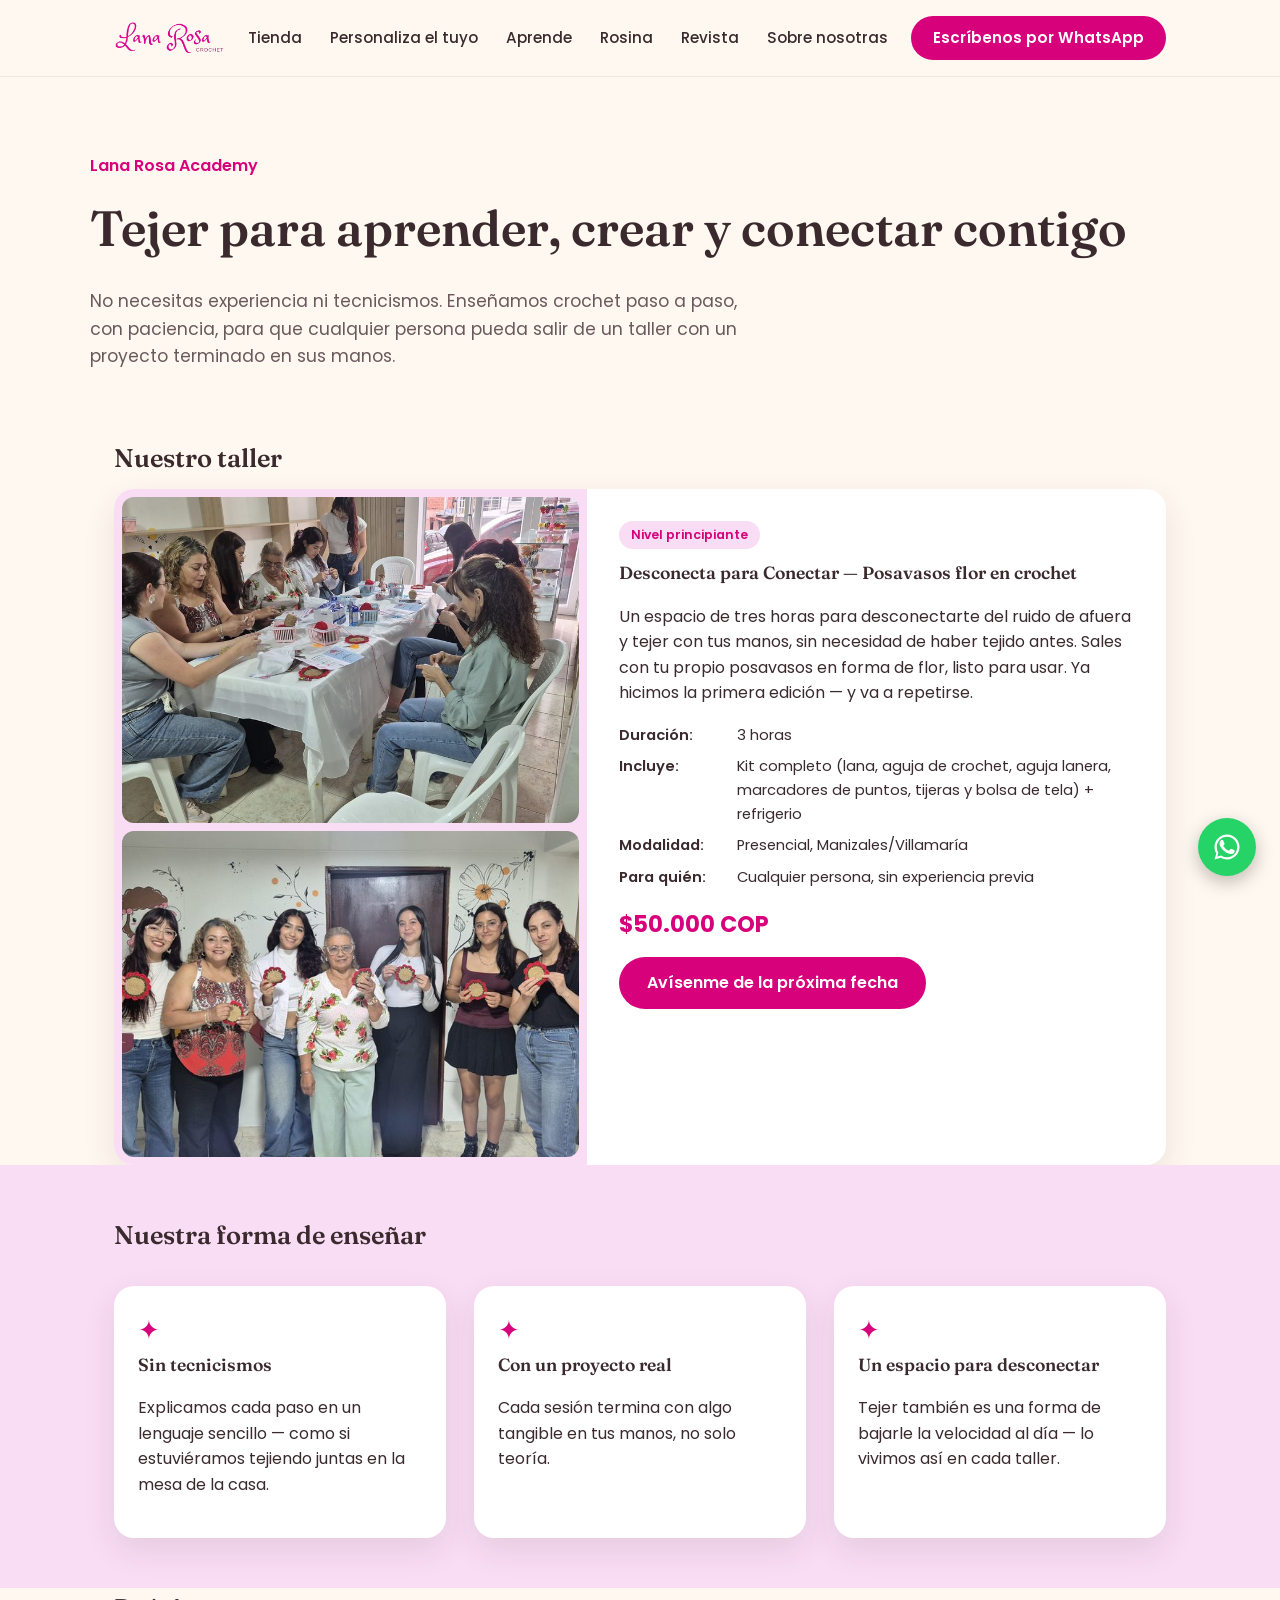
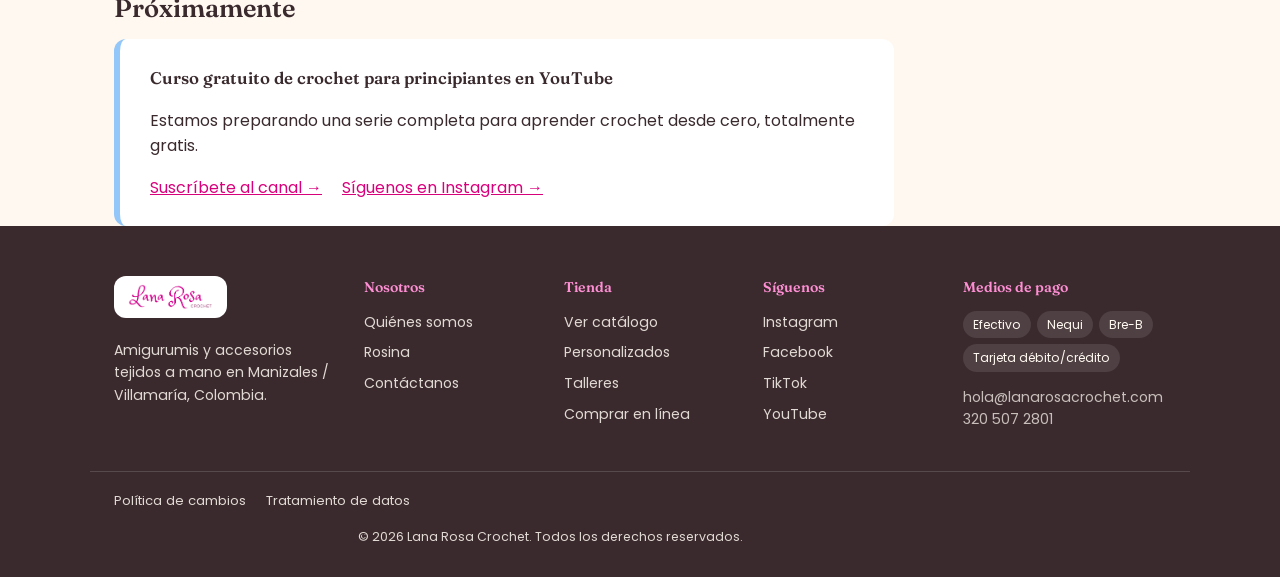
==== aprende.html @ 61aa5411 "Add files via upload" ====
<!DOCTYPE html>
<html lang="es-CO">
<head>
<meta charset="UTF-8">
<meta name="viewport" content="width=device-width, initial-scale=1.0">
<title>Aprende crochet — Lana Rosa Academy</title>
<meta name="description" content="Tejer para aprender, crear y conectar contigo. Talleres presenciales de crochet en Manizales, dictados con paciencia y calidez, sin tecnicismos.">
<link rel="canonical" href="https://www.lanarosacrochet.com/aprende.html">

<meta property="og:type" content="website">
<meta property="og:site_name" content="Lana Rosa Academy">
<meta property="og:title" content="Aprende crochet — Lana Rosa Academy">
<meta property="og:description" content="Talleres presenciales de crochet en Manizales, para aprender desde cero con calidez y sin complicaciones.">
<meta property="og:url" content="https://www.lanarosacrochet.com/aprende.html">

<link rel="preconnect" href="https://fonts.googleapis.com">
<link href="https://fonts.googleapis.com/css2?family=Poppins:wght@400;500;600;700&family=Fraunces:opsz,wght@9..144,500;9..144,600&display=swap" rel="stylesheet">

<script type="application/ld+json">
{
  "@context": "https://schema.org",
  "@type": "Course",
  "name": "Desconecta para Conectar — Taller de posavasos flor en crochet",
  "description": "Taller presencial de crochet para principiantes en Manizales/Villamaría. Aprende a tejer un posavasos en forma de flor en una sesión de 3 horas, con kit de materiales y refrigerio incluidos.",
  "provider": {
    "@type": "Organization",
    "name": "Lana Rosa Academy",
    "sameAs": "https://www.instagram.com/lanarosa.academy"
  },
  "hasCourseInstance": {
    "@type": "CourseInstance",
    "courseMode": "onsite",
    "courseWorkload": "PT3H"
  },
  "offers": {
    "@type": "Offer",
    "priceCurrency": "COP",
    "price": "50000"
  }
}
</script>

<style>
:root {
  --rosa-principal: #D8017C; --rosa-medio: #FF8FD4; --rosa-suave: #F9DDF4;
  --azul-acero: #93C7F9; --blanco-hueso: #FFF8F0; --tinta: #3A2A2E; --tinta-suave: #6b5a5d; --blanco: #FFFFFF;
  --fuente-titulo: 'Mango AC', 'Fraunces', Georgia, serif;
  --fuente-cuerpo: 'Poppins', -apple-system, BlinkMacSystemFont, sans-serif;
  --radio-suave: 20px; --sombra-suave: 0 12px 32px rgba(58, 42, 46, 0.10);
}
* { box-sizing: border-box; }
html { scroll-behavior: smooth; }
body { margin: 0; font-family: var(--fuente-cuerpo); color: var(--tinta); background: var(--blanco-hueso); line-height: 1.6; }
h1, h2, h3 { font-family: var(--fuente-titulo); font-weight: 600; margin: 0 0 0.4em; }
h1 { font-size: clamp(2.2rem, 4.4vw, 3.1rem); }
h2 { font-size: 1.6rem; }
h3 { font-size: 1.1rem; }
.contenedor { max-width: 1100px; margin: 0 auto; padding: 0 24px; }
a { color: var(--rosa-principal); }
.encabezado { position: sticky; top: 0; z-index: 20; background: rgba(255, 248, 240, 0.94); backdrop-filter: blur(6px); border-bottom: 1px solid rgba(58,42,46,0.08); }
.encabezado .barra { display: flex; align-items: center; justify-content: space-between; padding-top: 16px; padding-bottom: 16px; }
.logo { font-family: var(--fuente-titulo); font-size: 1.4rem; color: var(--rosa-principal); text-decoration: none; font-weight: 600; }
.logo-img { height: 34px; width: auto; display: block; }
.nav-principal { display: flex; gap: 28px; list-style: none; margin: 0; padding: 0; }
.nav-principal a { text-decoration: none; color: var(--tinta); font-weight: 500; font-size: 0.95rem; }
.nav-principal a:hover { color: var(--rosa-principal); }
.boton-whatsapp { background: var(--rosa-principal); color: var(--blanco) !important; padding: 10px 22px; border-radius: 999px; text-decoration: none; font-weight: 600; font-size: 0.95rem; white-space: nowrap; }
@media (max-width: 900px) { .nav-principal { display: none; } }
.hero { padding: 60px 0 50px; }
.hero .eslogan { color: var(--rosa-principal); font-weight: 600; margin-bottom: 10px; }
.hero p.intro { max-width: 62ch; color: var(--tinta-suave); font-size: 1.08rem; }
section { padding: 20px 0 60px; }
.seccion-suave { background: var(--rosa-suave); padding: 50px 0; }
.tarjeta-curso {
  background: var(--blanco); border-radius: var(--radio-suave); box-shadow: var(--sombra-suave);
  display: grid; grid-template-columns: 0.9fr 1.1fr; overflow: hidden;
}
@media (max-width: 800px) { .tarjeta-curso { grid-template-columns: 1fr; } }
.foto-curso { background: var(--rosa-suave); display: flex; align-items: center; justify-content: center; padding: 20px; }
.foto-curso span { font-size: 0.85rem; color: var(--rosa-principal); text-align: center; }
.info-curso { padding: 32px; }
.etiqueta-nivel {
  display: inline-block; background: var(--rosa-suave); color: var(--rosa-principal);
  font-size: 0.78rem; font-weight: 600; padding: 4px 12px; border-radius: 999px; margin-bottom: 10px;
}
.detalles-curso { list-style: none; padding: 0; margin: 18px 0; display: grid; gap: 8px; font-size: 0.92rem; }
.detalles-curso li { display: flex; gap: 8px; }
.detalles-curso .etiqueta { font-weight: 600; min-width: 110px; }
.precio-curso { font-size: 1.4rem; font-weight: 700; color: var(--rosa-principal); margin: 14px 0; }
.boton-primario {
  display: inline-block; background: var(--rosa-principal); color: var(--blanco) !important;
  text-decoration: none; padding: 13px 28px; border-radius: 999px; font-weight: 600;
}
.boton-primario:hover { background: #b40167; }
.filosofia { display: grid; grid-template-columns: repeat(3, 1fr); gap: 28px; margin-top: 30px; }
@media (max-width: 800px) { .filosofia { grid-template-columns: 1fr; } }
.filosofia-item { background: var(--blanco); border-radius: var(--radio-suave); padding: 24px; box-shadow: var(--sombra-suave); }
.filosofia-item .marca { color: var(--rosa-principal); font-family: var(--fuente-titulo); font-size: 1.6rem; }
.aviso-proximamente {
  background: var(--blanco); border-left: 6px solid var(--azul-acero); border-radius: 12px;
  padding: 26px 30px; max-width: 780px; margin-top: 10px;
}
.pie { background: var(--tinta); color: var(--blanco-hueso); padding: 40px 0; text-align: center; font-size: 0.85rem; }
.pie a { color: var(--rosa-medio); }
.pie-rico { background: var(--tinta); color: var(--blanco-hueso); padding: 50px 0 24px; font-size: 0.88rem; }
.pie-grid { display: grid; grid-template-columns: 1.3fr 1fr 1fr 1fr 1.2fr; gap: 30px; margin-bottom: 34px; }
@media (max-width: 900px) { .pie-grid { grid-template-columns: 1fr 1fr; } }
.pie-logo-wrap { background: #fff; display: inline-block; padding: 8px 14px; border-radius: 12px; margin-bottom: 14px; }
.pie-logo-wrap img { height: 26px; display: block; }
.pie-rico p { opacity: 0.85; margin: 0 0 6px; }
.pie-rico h3 { color: var(--rosa-medio); font-size: 0.88rem; margin: 0 0 12px; font-family: var(--fuente-titulo); font-weight: 600; }
.pie-rico ul { list-style: none; padding: 0; margin: 0; display: flex; flex-direction: column; gap: 8px; }
.pie-rico a { color: var(--blanco-hueso); opacity: 0.85; text-decoration: none; }
.pie-rico a:hover { opacity: 1; color: var(--rosa-medio); }
.pie-pagos { display: flex; flex-wrap: wrap; gap: 6px; margin-bottom: 14px; }
.pie-pagos span { background: rgba(255,255,255,0.1); padding: 4px 10px; border-radius: 999px; font-size: 0.76rem; }
.pie-legal { display: flex; gap: 20px; flex-wrap: wrap; border-top: 1px solid rgba(255,255,255,0.15); padding-top: 18px; margin-bottom: 16px; font-size: 0.82rem; }
.pie-legal a { opacity: 0.85; }
.derechos { text-align: center; font-size: 0.78rem; opacity: 0.6; margin: 0; }
.whatsapp-flotante {
  position: fixed; bottom: 24px; right: 24px; z-index: 999;
  width: 58px; height: 58px; background: #25D366; border-radius: 50%;
  display: flex; align-items: center; justify-content: center;
  box-shadow: 0 6px 18px rgba(0,0,0,0.25);
  animation: whatsapp-pulso 2.4s infinite;
}
.whatsapp-flotante svg { width: 30px; height: 30px; fill: #fff; }
.whatsapp-flotante:hover { background: #1ebe5a; }
@keyframes whatsapp-pulso {
  0% { box-shadow: 0 6px 18px rgba(0,0,0,0.25), 0 0 0 0 rgba(37,211,102,0.5); }
  70% { box-shadow: 0 6px 18px rgba(0,0,0,0.25), 0 0 0 14px rgba(37,211,102,0); }
  100% { box-shadow: 0 6px 18px rgba(0,0,0,0.25), 0 0 0 0 rgba(37,211,102,0); }
}
@media (max-width: 600px) {
  .whatsapp-flotante { width: 52px; height: 52px; bottom: 16px; right: 16px; }
  .whatsapp-flotante svg { width: 26px; height: 26px; }
}
.menu-movil { display: none; background: none; border: none; font-size: 1.7rem; cursor: pointer; color: var(--tinta); padding: 4px 6px; line-height: 1; }
.nav-movil-panel { display: none; flex-direction: column; background: var(--blanco); border-top: 1px solid rgba(58,42,46,0.08); }
.nav-movil-panel.abierto { display: flex; }
.nav-movil-panel a { padding: 15px 24px; text-decoration: none; color: var(--tinta); border-bottom: 1px solid rgba(58,42,46,0.06); font-weight: 500; font-size: 0.98rem; }
.nav-movil-panel a:hover { background: var(--rosa-suave); color: var(--rosa-principal); }
@media (max-width: 900px) { .menu-movil { display: inline-flex; align-items: center; } }
</style>
<link rel="icon" type="image/png" href="img/favicon-256.png">
<link rel="apple-touch-icon" href="img/apple-touch-icon.png">
</head>
<body>

<header class="encabezado">
  <div class="contenedor barra">
    <a href="index.html" class="logo"><img src="img/logo-lana-rosa.png" alt="Lana Rosa Crochet" class="logo-img"></a>
    <nav aria-label="Navegación principal">
      <ul class="nav-principal">
        <li><a href="tienda.html">Tienda</a></li>
        <li><a href="personaliza.html">Personaliza el tuyo</a></li>
        <li><a href="aprende.html">Aprende</a></li>
        <li><a href="rosina.html">Rosina</a></li>
        <li><a href="revista.html">Revista</a></li>
        <li><a href="sobre-nosotras.html">Sobre nosotras</a></li>
      </ul>
    </nav>
    <button class="menu-movil" id="boton-menu-movil" aria-label="Abrir menú" aria-expanded="false">☰</button>
    <a class="boton-whatsapp" href="https://wa.me/573205072801" target="_blank" rel="noopener">Escríbenos por WhatsApp</a>
  </div>
</header>
  <nav class="nav-movil-panel" id="nav-movil-panel" aria-label="Navegación móvil">
    <a href="index.html">Inicio</a>
    <a href="tienda.html">Tienda</a>
    <a href="personaliza.html">Personaliza el tuyo</a>
    <a href="aprende.html">Aprende</a>
    <a href="rosina.html">Rosina</a>
    <a href="revista.html">Revista</a>
    <a href="sobre-nosotras.html">Sobre nosotras</a>
    <a href="preguntas-frecuentes.html">Preguntas frecuentes</a>
  </nav>

<main>
  <section class="hero contenedor">
    <p class="eslogan">Lana Rosa Academy</p>
    <h1>Tejer para aprender, crear y conectar contigo</h1>
    <p class="intro">No necesitas experiencia ni tecnicismos. Enseñamos crochet paso a paso, con paciencia, para que cualquier persona pueda salir de un taller con un proyecto terminado en sus manos.</p>
  </section>

  <section class="contenedor">
    <h2>Nuestro taller</h2>
    <article class="tarjeta-curso">
      <div class="foto-curso" style="padding:8px; display:grid; grid-template-rows:1fr 1fr; gap:8px;">
        <img src="img/taller-tejiendo.jpg" alt="Participantes tejiendo sus posavasos durante el taller Desconecta para Conectar" style="width:100%;height:100%;object-fit:cover;border-radius:12px;">
        <img src="img/taller-grupo.jpg" alt="Grupo de participantes mostrando sus posavasos en forma de flor tejidos a mano" style="width:100%;height:100%;object-fit:cover;border-radius:12px;">
      </div>
      <div class="info-curso">
        <span class="etiqueta-nivel">Nivel principiante</span>
        <h3>Desconecta para Conectar — Posavasos flor en crochet</h3>
        <p>Un espacio de tres horas para desconectarte del ruido de afuera y tejer con tus manos, sin necesidad de haber tejido antes. Sales con tu propio posavasos en forma de flor, listo para usar. Ya hicimos la primera edición — y va a repetirse.</p>
        <ul class="detalles-curso">
          <li><span class="etiqueta">Duración:</span> 3 horas</li>
          <li><span class="etiqueta">Incluye:</span> Kit completo (lana, aguja de crochet, aguja lanera, marcadores de puntos, tijeras y bolsa de tela) + refrigerio</li>
          <li><span class="etiqueta">Modalidad:</span> Presencial, Manizales/Villamaría</li>
          <li><span class="etiqueta">Para quién:</span> Cualquier persona, sin experiencia previa</li>
        </ul>
        <p class="precio-curso">$50.000 COP</p>
        <a class="boton-primario" href="https://wa.me/573205072801?text=Hola!%20Quiero%20que%20me%20avisen%20de%20la%20pr%C3%B3xima%20fecha%20del%20taller%20Desconecta%20para%20Conectar" target="_blank" rel="noopener">Avísenme de la próxima fecha</a>
      </div>
    </article>
  </section>

  <section class="seccion-suave">
    <div class="contenedor">
      <h2>Nuestra forma de enseñar</h2>
      <div class="filosofia">
        <div class="filosofia-item">
          <span class="marca">✦</span>
          <h3>Sin tecnicismos</h3>
          <p>Explicamos cada paso en un lenguaje sencillo — como si estuviéramos tejiendo juntas en la mesa de la casa.</p>
        </div>
        <div class="filosofia-item">
          <span class="marca">✦</span>
          <h3>Con un proyecto real</h3>
          <p>Cada sesión termina con algo tangible en tus manos, no solo teoría.</p>
        </div>
        <div class="filosofia-item">
          <span class="marca">✦</span>
          <h3>Un espacio para desconectar</h3>
          <p>Tejer también es una forma de bajarle la velocidad al día — lo vivimos así en cada taller.</p>
        </div>
      </div>
    </div>
  </section>

  <section class="contenedor">
    <h2>Próximamente</h2>
    <div class="aviso-proximamente">
      <h3 style="font-size:1.05rem;">Curso gratuito de crochet para principiantes en YouTube</h3>
      <p>Estamos preparando una serie completa para aprender crochet desde cero, totalmente gratis.</p>
      <div style="display:flex; gap:20px; flex-wrap:wrap; margin-top:8px;">
        <a href="https://www.youtube.com/@LanaRosaAcademy" target="_blank" rel="noopener">Suscríbete al canal →</a>
        <a href="https://www.instagram.com/lanarosa.academy" target="_blank" rel="noopener">Síguenos en Instagram →</a>
      </div>
    </div>
  </section>
</main>

<footer class="pie-rico">
  <div class="contenedor pie-grid">
    <div>
      <div class="pie-logo-wrap"><img src="img/logo-lana-rosa.png" alt="Lana Rosa Crochet"></div>
      <p>Amigurumis y accesorios tejidos a mano en Manizales / Villamaría, Colombia.</p>
    </div>
    <div>
      <h3>Nosotros</h3>
      <ul>
        <li><a href="sobre-nosotras.html">Quiénes somos</a></li>
        <li><a href="rosina.html">Rosina</a></li>
        <li><a href="https://wa.me/573205072801" target="_blank" rel="noopener">Contáctanos</a></li>
      </ul>
    </div>
    <div>
      <h3>Tienda</h3>
      <ul>
        <li><a href="tienda.html">Ver catálogo</a></li>
        <li><a href="personaliza.html">Personalizados</a></li>
        <li><a href="aprende.html">Talleres</a></li>
        <li><a href="https://lana-rosa-crochet.cercia.co/" target="_blank" rel="noopener">Comprar en línea</a></li>
      </ul>
    </div>
    <div>
      <h3>Síguenos</h3>
      <ul>
        <li><a href="https://www.instagram.com/lanarosacrochet" target="_blank" rel="noopener">Instagram</a></li>
        <li><a href="https://www.facebook.com/lana.rosa.2025" target="_blank" rel="noopener">Facebook</a></li>
        <li><a href="https://www.tiktok.com/@lanarosacrochet" target="_blank" rel="noopener">TikTok</a></li>
        <li><a href="https://www.youtube.com/@LanaRosaAcademy" target="_blank" rel="noopener">YouTube</a></li>
      </ul>
    </div>
    <div>
      <h3>Medios de pago</h3>
      <div class="pie-pagos">
        <span>Efectivo</span><span>Nequi</span><span>Bre-B</span><span>Tarjeta débito/crédito</span>
      </div>
      <p>
        <a href="mailto:hola@lanarosacrochet.com">hola@lanarosacrochet.com</a><br>
        <a href="https://wa.me/573205072801" target="_blank" rel="noopener">320 507 2801</a>
      </p>
    </div>
  </div>
  <div class="contenedor pie-legal">
    <a href="politicas.html#cambios">Política de cambios</a>
    <a href="politicas.html#datos">Tratamiento de datos</a>
  </div>
  <p class="derechos contenedor">© 2026 Lana Rosa Crochet. Todos los derechos reservados.</p>
</footer>

<a href="https://wa.me/573205072801" class="whatsapp-flotante" target="_blank" rel="noopener" aria-label="Escríbenos por WhatsApp">
  <svg viewBox="0 0 24 24" xmlns="http://www.w3.org/2000/svg"><path d="M17.472 14.382c-.297-.149-1.758-.867-2.03-.967-.273-.099-.471-.148-.67.15-.197.297-.767.966-.94 1.164-.173.199-.347.223-.644.075-.297-.15-1.255-.463-2.39-1.475-.883-.788-1.48-1.761-1.653-2.059-.173-.297-.018-.458.13-.606.134-.133.298-.347.446-.52.149-.174.198-.298.298-.497.099-.198.05-.371-.025-.52-.075-.149-.669-1.612-.916-2.207-.242-.579-.487-.5-.669-.51-.173-.008-.371-.01-.57-.01-.198 0-.52.074-.792.372-.272.297-1.04 1.016-1.04 2.479 0 1.462 1.065 2.875 1.213 3.074.149.198 2.096 3.2 5.077 4.487.709.306 1.262.489 1.694.626.712.226 1.36.194 1.872.118.571-.085 1.758-.719 2.006-1.413.248-.694.248-1.289.173-1.413-.074-.124-.272-.198-.57-.347z"/><path d="M12.004 2C6.484 2 2.004 6.48 2.004 12c0 1.85.51 3.63 1.44 5.19L2 22l4.94-1.42A9.94 9.94 0 0012.004 22c5.52 0 10-4.48 10-10s-4.48-10-10-10zm0 18.18a8.14 8.14 0 01-4.36-1.26l-.31-.18-3.05.87.87-3-.2-.32A8.17 8.17 0 013.82 12c0-4.51 3.67-8.18 8.18-8.18 4.51 0 8.18 3.67 8.18 8.18 0 4.51-3.67 8.18-8.18 8.18z"/></svg>
</a>
<script>
(function() {
  var boton = document.getElementById('boton-menu-movil');
  var panel = document.getElementById('nav-movil-panel');
  if (boton && panel) {
    boton.addEventListener('click', function() {
      var abierto = panel.classList.toggle('abierto');
      boton.setAttribute('aria-expanded', abierto);
      boton.textContent = abierto ? '✕' : '☰';
    });
  }
})();
</script>
</body>
</html>
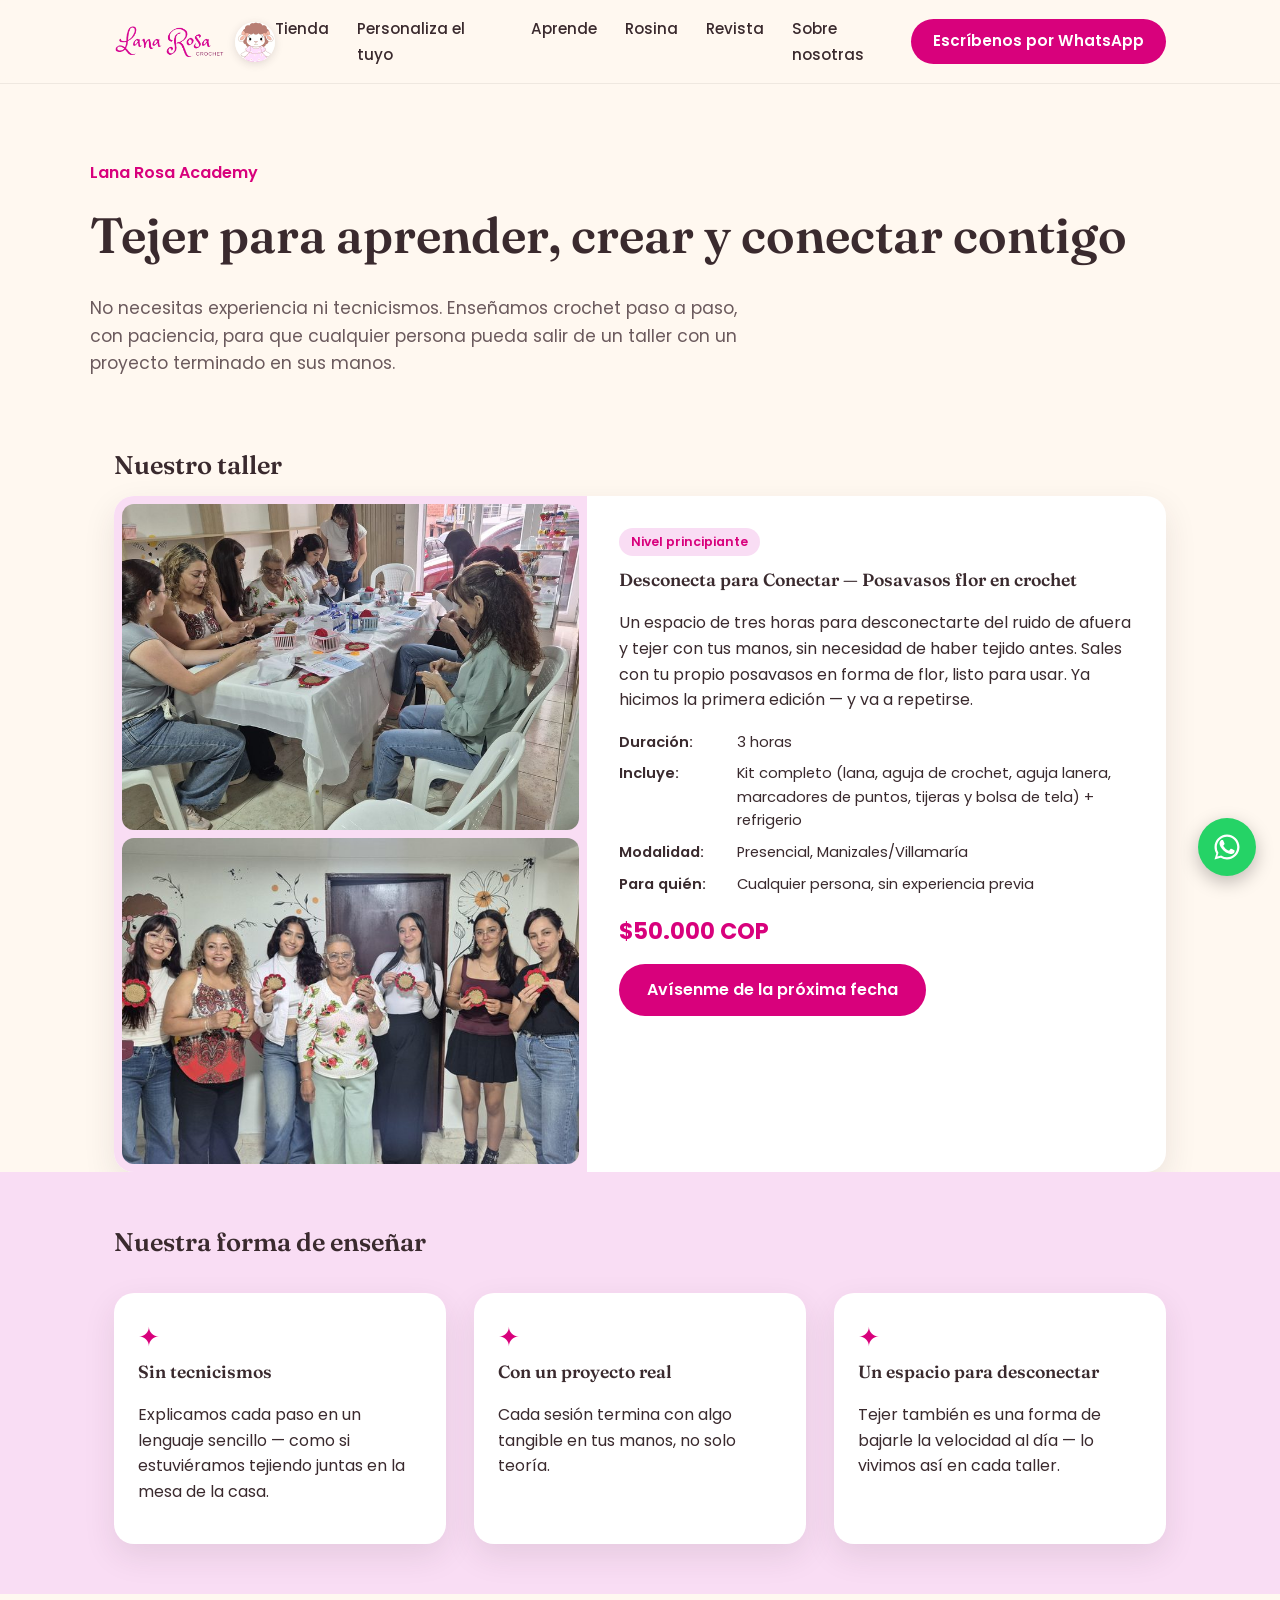
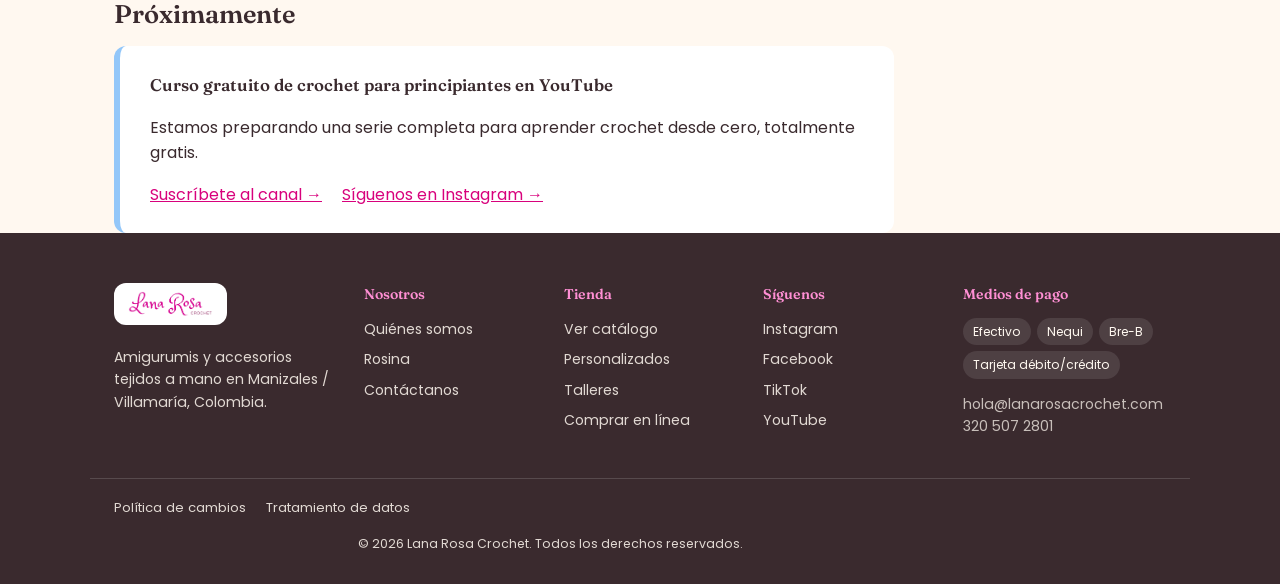
==== commit a3bb9884: "Add files via upload" ====
--- a/aprende.html
+++ b/aprende.html
@@ -141,6 +141,7 @@
 .nav-movil-panel a { padding: 15px 24px; text-decoration: none; color: var(--tinta); border-bottom: 1px solid rgba(58,42,46,0.06); font-weight: 500; font-size: 0.98rem; }
 .nav-movil-panel a:hover { background: var(--rosa-suave); color: var(--rosa-principal); }
 @media (max-width: 900px) { .menu-movil { display: inline-flex; align-items: center; } }
+.rosina-mini { height: 40px; width: 40px; border-radius: 50%; object-fit: cover; margin-left: 10px; box-shadow: 0 2px 8px rgba(58,42,46,0.15); vertical-align: middle; }
 </style>
 <link rel="icon" type="image/png" href="img/favicon-256.png">
 <link rel="apple-touch-icon" href="img/apple-touch-icon.png">
@@ -149,7 +150,7 @@
 
 <header class="encabezado">
   <div class="contenedor barra">
-    <a href="index.html" class="logo"><img src="img/logo-lana-rosa.png" alt="Lana Rosa Crochet" class="logo-img"></a>
+    <a href="index.html" class="logo"><img src="img/logo-lana-rosa.png" alt="Lana Rosa Crochet" class="logo-img"></a><img src="img/rosina-mini.jpg" alt="Rosina" class="rosina-mini">
     <nav aria-label="Navegación principal">
       <ul class="nav-principal">
         <li><a href="tienda.html">Tienda</a></li>
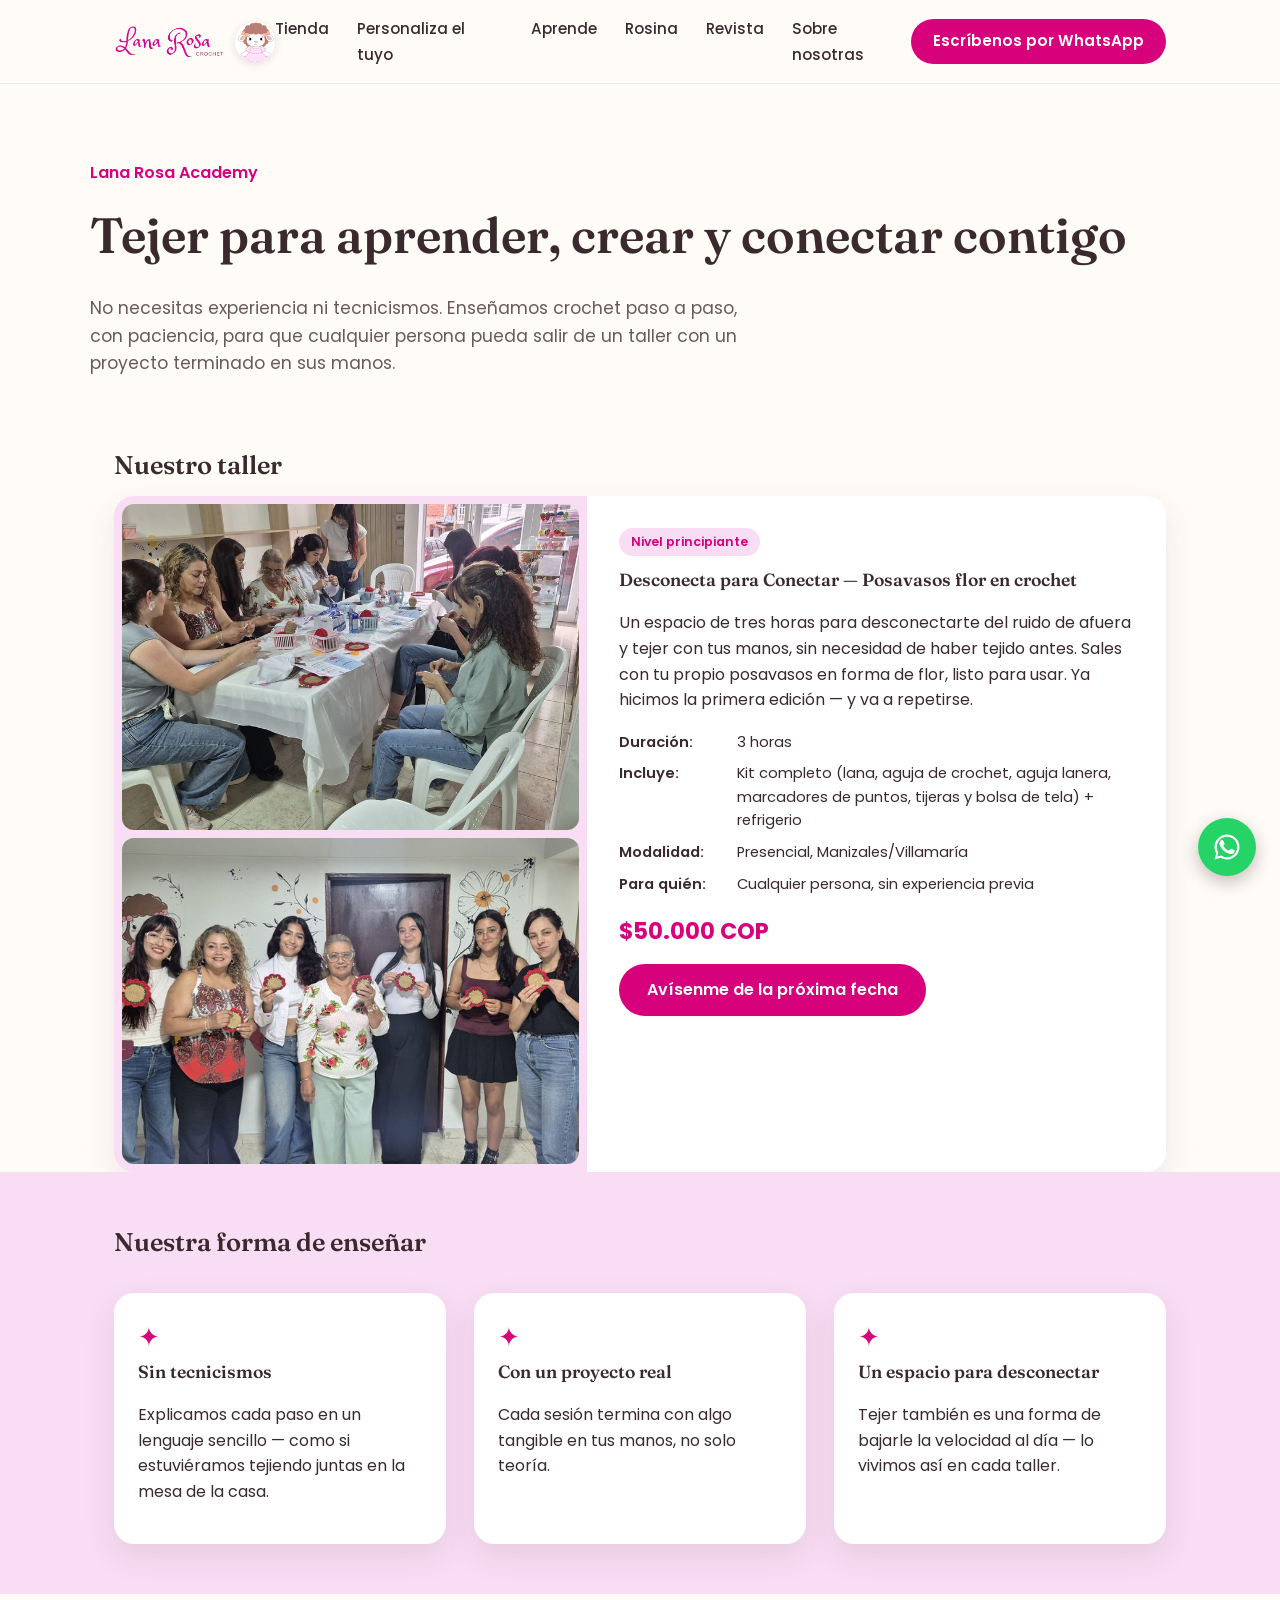
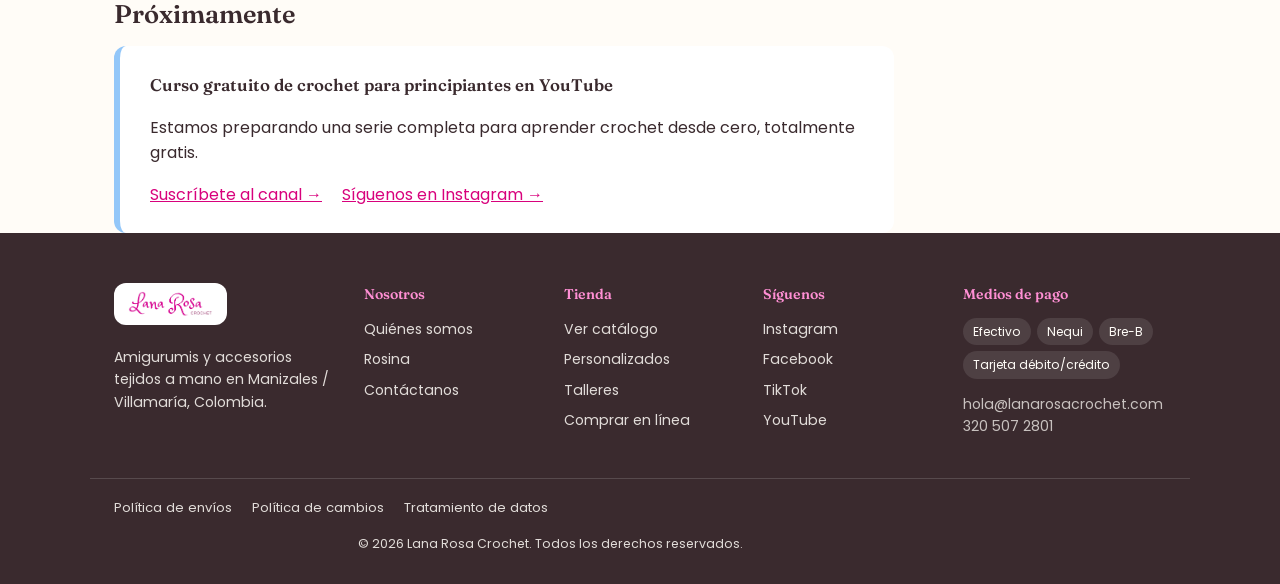
==== commit ccb9434c: "Add files via upload" ====
--- a/aprende.html
+++ b/aprende.html
@@ -43,7 +43,7 @@
 <style>
 :root {
   --rosa-principal: #D8017C; --rosa-medio: #FF8FD4; --rosa-suave: #F9DDF4;
-  --azul-acero: #93C7F9; --blanco-hueso: #FFF8F0; --tinta: #3A2A2E; --tinta-suave: #6b5a5d; --blanco: #FFFFFF;
+  --azul-acero: #93C7F9; --blanco-hueso: #FFFCF7; --tinta: #3A2A2E; --tinta-suave: #6b5a5d; --blanco: #FFFFFF;
   --fuente-titulo: 'Mango AC', 'Fraunces', Georgia, serif;
   --fuente-cuerpo: 'Poppins', -apple-system, BlinkMacSystemFont, sans-serif;
   --radio-suave: 20px; --sombra-suave: 0 12px 32px rgba(58, 42, 46, 0.10);
@@ -57,7 +57,7 @@
 h3 { font-size: 1.1rem; }
 .contenedor { max-width: 1100px; margin: 0 auto; padding: 0 24px; }
 a { color: var(--rosa-principal); }
-.encabezado { position: sticky; top: 0; z-index: 20; background: rgba(255, 248, 240, 0.94); backdrop-filter: blur(6px); border-bottom: 1px solid rgba(58,42,46,0.08); }
+.encabezado { position: sticky; top: 0; z-index: 20; background: rgba(255, 252, 247, 0.94); backdrop-filter: blur(6px); border-bottom: 1px solid rgba(58,42,46,0.08); }
 .encabezado .barra { display: flex; align-items: center; justify-content: space-between; padding-top: 16px; padding-bottom: 16px; }
 .logo { font-family: var(--fuente-titulo); font-size: 1.4rem; color: var(--rosa-principal); text-decoration: none; font-weight: 600; }
 .logo-img { height: 34px; width: auto; display: block; }
@@ -142,6 +142,17 @@
 .nav-movil-panel a:hover { background: var(--rosa-suave); color: var(--rosa-principal); }
 @media (max-width: 900px) { .menu-movil { display: inline-flex; align-items: center; } }
 .rosina-mini { height: 40px; width: 40px; border-radius: 50%; object-fit: cover; margin-left: 10px; box-shadow: 0 2px 8px rgba(58,42,46,0.15); vertical-align: middle; }
+.boton-subir {
+  position: fixed; bottom: 24px; right: 92px; z-index: 998;
+  width: 48px; height: 48px; background: var(--rosa-principal); border: none; border-radius: 50%;
+  display: flex; align-items: center; justify-content: center; cursor: pointer;
+  box-shadow: 0 6px 18px rgba(0,0,0,0.2); opacity: 0; visibility: hidden;
+  transition: opacity 0.25s, visibility 0.25s;
+}
+.boton-subir.visible { opacity: 1; visibility: visible; }
+.boton-subir svg { width: 22px; height: 22px; fill: #fff; }
+.boton-subir:hover { background: #b40167; }
+@media (max-width: 600px) { .boton-subir { width: 42px; height: 42px; right: 74px; bottom: 16px; } }
 </style>
 <link rel="icon" type="image/png" href="img/favicon-256.png">
 <link rel="apple-touch-icon" href="img/apple-touch-icon.png">
@@ -286,6 +297,7 @@
     </div>
   </div>
   <div class="contenedor pie-legal">
+    <a href="politicas.html#envios">Política de envíos</a>
     <a href="politicas.html#cambios">Política de cambios</a>
     <a href="politicas.html#datos">Tratamiento de datos</a>
   </div>
@@ -308,5 +320,20 @@
   }
 })();
 </script>
+<button class="boton-subir" id="boton-subir" aria-label="Subir al inicio de la página">
+  <svg viewBox="0 0 24 24" xmlns="http://www.w3.org/2000/svg"><path d="M12 4l-8 8h5v8h6v-8h5z"/></svg>
+</button>
+<script>
+(function() {
+  var boton = document.getElementById('boton-subir');
+  if (!boton) return;
+  window.addEventListener('scroll', function() {
+    boton.classList.toggle('visible', window.scrollY > 400);
+  });
+  boton.addEventListener('click', function() {
+    window.scrollTo({ top: 0, behavior: 'smooth' });
+  });
+})();
+</script>
 </body>
 </html>
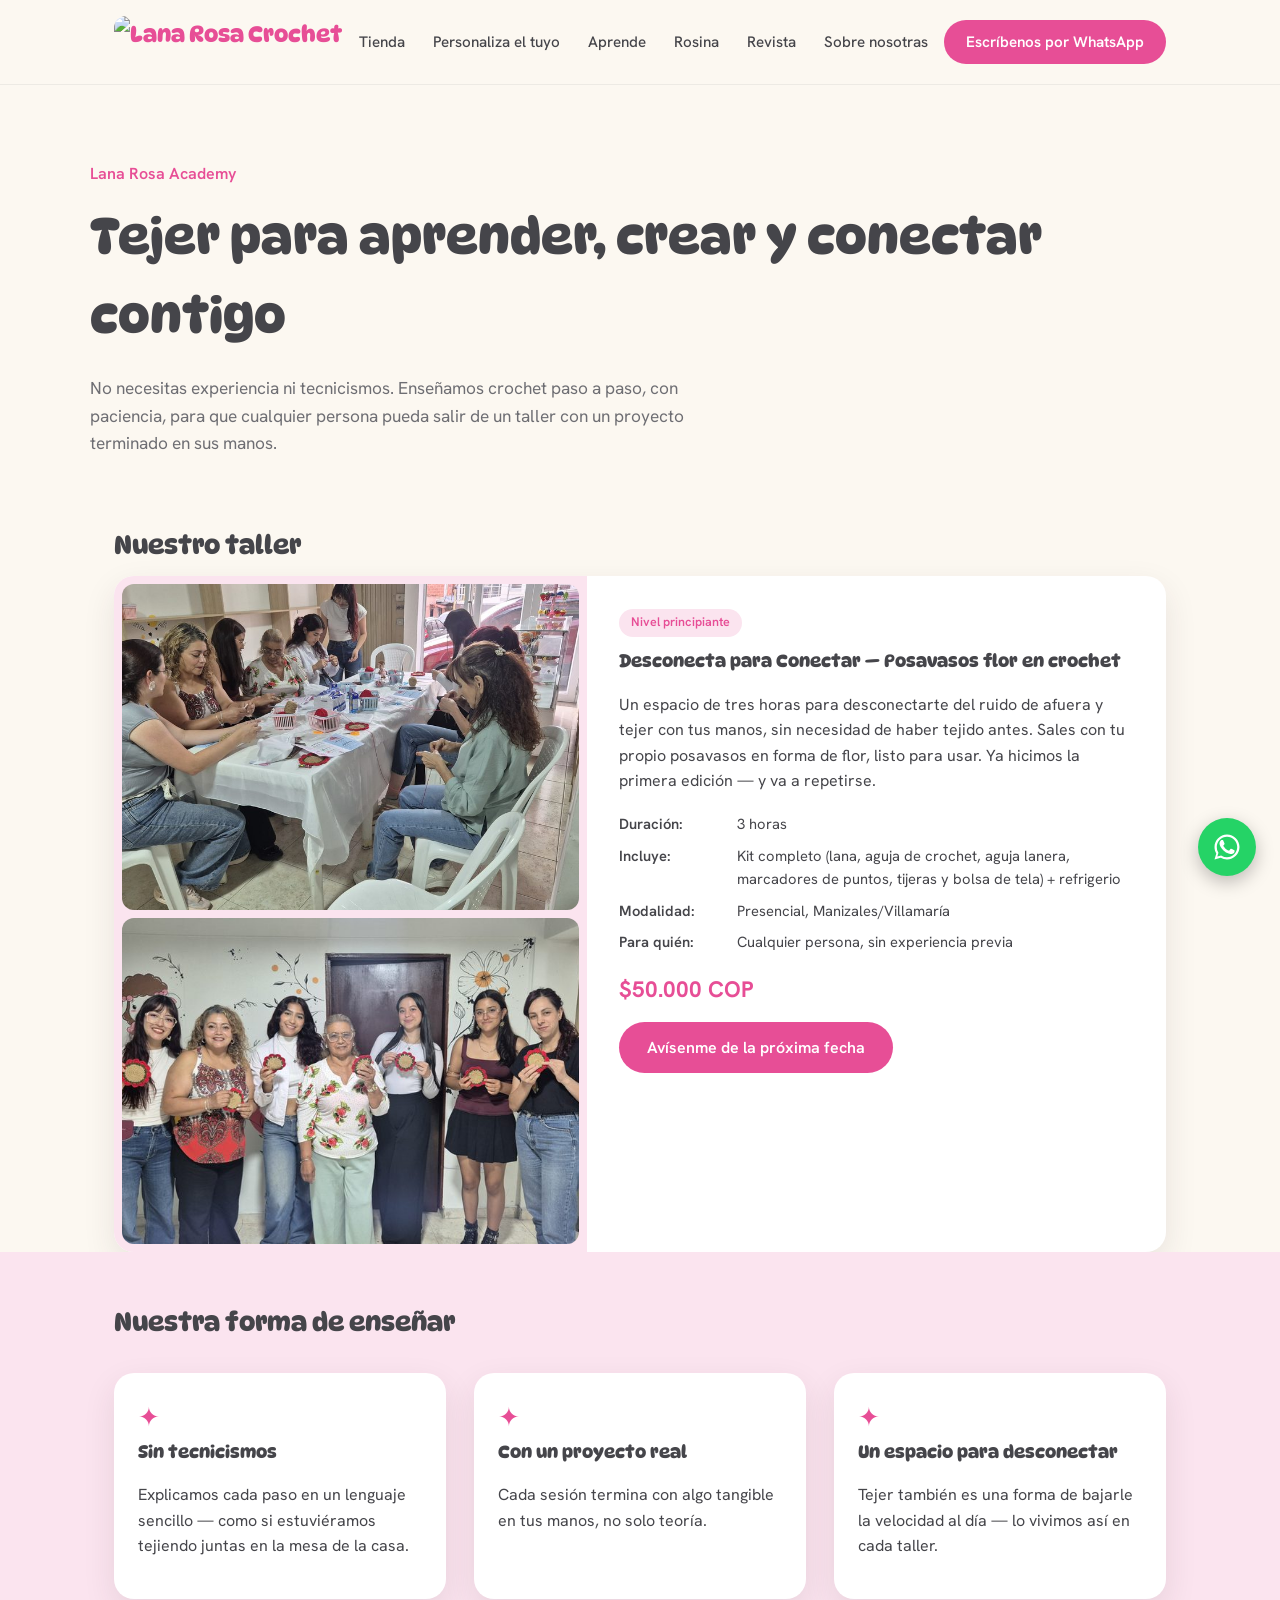
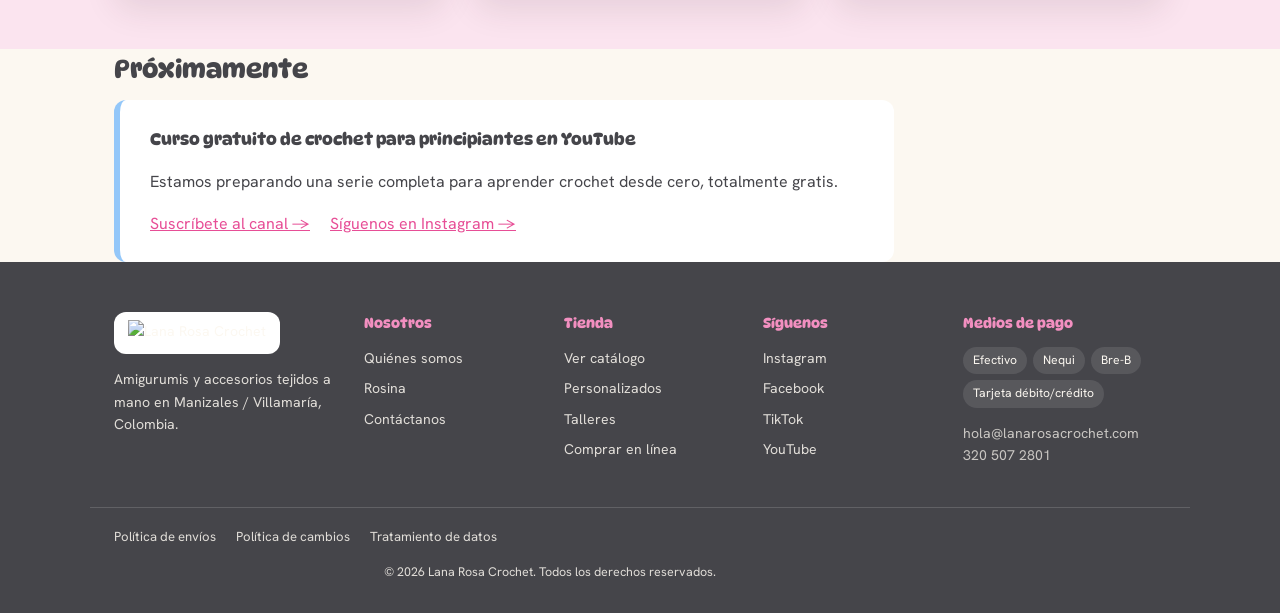
==== commit a639cd13: "Add files via upload" ====
--- a/aprende.html
+++ b/aprende.html
@@ -2,7 +2,7 @@
 <html lang="es-CO">
 <head>
 <meta charset="UTF-8">
-<meta name="viewport" content="width=device-width, initial-scale=1.0">
+<meta name="viewport" content="width=device-width, initial-scale=1.0, viewport-fit=cover">
 <title>Aprende crochet — Lana Rosa Academy</title>
 <meta name="description" content="Tejer para aprender, crear y conectar contigo. Talleres presenciales de crochet en Manizales, dictados con paciencia y calidez, sin tecnicismos.">
 <link rel="canonical" href="https://www.lanarosacrochet.com/aprende.html">
@@ -14,7 +14,7 @@
 <meta property="og:url" content="https://www.lanarosacrochet.com/aprende.html">
 
 <link rel="preconnect" href="https://fonts.googleapis.com">
-<link href="https://fonts.googleapis.com/css2?family=Poppins:wght@400;500;600;700&family=Fraunces:opsz,wght@9..144,500;9..144,600&display=swap" rel="stylesheet">
+<link href="https://fonts.googleapis.com/css2?family=DynaPuff:wght@400;500;600;700&family=Hanken+Grotesk:wght@400;500;600;700;800&display=swap" rel="stylesheet">
 
 <script type="application/ld+json">
 {
@@ -42,10 +42,12 @@
 
 <style>
 :root {
-  --rosa-principal: #D8017C; --rosa-medio: #FF8FD4; --rosa-suave: #F9DDF4;
-  --azul-acero: #93C7F9; --blanco-hueso: #FFFCF7; --tinta: #3A2A2E; --tinta-suave: #6b5a5d; --blanco: #FFFFFF;
-  --fuente-titulo: 'Mango AC', 'Fraunces', Georgia, serif;
-  --fuente-cuerpo: 'Poppins', -apple-system, BlinkMacSystemFont, sans-serif;
+  --rosa-principal: #E74E96; --rosa-medio: #F28FC0; --rosa-suave: #FBE4EF;
+  --lila: #9EA2F9;
+  --lila-suave: #F0F1FE;
+  --azul-acero: #93C7F9; --blanco-hueso: #FCF8F1; --tinta: #45454A; --tinta-suave: #6E6E73; --blanco: #FFFFFF;
+  --fuente-titulo: 'DynaPuff', sans-serif;
+  --fuente-cuerpo: 'Hanken Grotesk', -apple-system, BlinkMacSystemFont, sans-serif;
   --radio-suave: 20px; --sombra-suave: 0 12px 32px rgba(58, 42, 46, 0.10);
 }
 * { box-sizing: border-box; }
@@ -57,10 +59,10 @@
 h3 { font-size: 1.1rem; }
 .contenedor { max-width: 1100px; margin: 0 auto; padding: 0 24px; }
 a { color: var(--rosa-principal); }
-.encabezado { position: sticky; top: 0; z-index: 20; background: rgba(255, 252, 247, 0.94); backdrop-filter: blur(6px); border-bottom: 1px solid rgba(58,42,46,0.08); }
+.encabezado { position: sticky; top: 0; z-index: 20; background: rgba(252, 248, 241, 0.94); backdrop-filter: blur(6px); border-bottom: 1px solid rgba(69,69,74,0.08); }
 .encabezado .barra { display: flex; align-items: center; justify-content: space-between; padding-top: 16px; padding-bottom: 16px; }
 .logo { font-family: var(--fuente-titulo); font-size: 1.4rem; color: var(--rosa-principal); text-decoration: none; font-weight: 600; }
-.logo-img { height: 34px; width: auto; display: block; }
+.logo-img { height: 52px; width: auto; display: block; border-radius: 12px; }
 .nav-principal { display: flex; gap: 28px; list-style: none; margin: 0; padding: 0; }
 .nav-principal a { text-decoration: none; color: var(--tinta); font-weight: 500; font-size: 0.95rem; }
 .nav-principal a:hover { color: var(--rosa-principal); }
@@ -91,7 +93,7 @@
   display: inline-block; background: var(--rosa-principal); color: var(--blanco) !important;
   text-decoration: none; padding: 13px 28px; border-radius: 999px; font-weight: 600;
 }
-.boton-primario:hover { background: #b40167; }
+.boton-primario:hover { background: #B83E78; }
 .filosofia { display: grid; grid-template-columns: repeat(3, 1fr); gap: 28px; margin-top: 30px; }
 @media (max-width: 800px) { .filosofia { grid-template-columns: 1fr; } }
 .filosofia-item { background: var(--blanco); border-radius: var(--radio-suave); padding: 24px; box-shadow: var(--sombra-suave); }
@@ -118,7 +120,7 @@
 .pie-legal a { opacity: 0.85; }
 .derechos { text-align: center; font-size: 0.78rem; opacity: 0.6; margin: 0; }
 .whatsapp-flotante {
-  position: fixed; bottom: 24px; right: 24px; z-index: 999;
+  position: fixed; bottom: calc(24px + env(safe-area-inset-bottom, 0px)); right: calc(24px + env(safe-area-inset-right, 0px)); z-index: 999;
   width: 58px; height: 58px; background: #25D366; border-radius: 50%;
   display: flex; align-items: center; justify-content: center;
   box-shadow: 0 6px 18px rgba(0,0,0,0.25);
@@ -132,18 +134,18 @@
   100% { box-shadow: 0 6px 18px rgba(0,0,0,0.25), 0 0 0 0 rgba(37,211,102,0); }
 }
 @media (max-width: 600px) {
-  .whatsapp-flotante { width: 52px; height: 52px; bottom: 16px; right: 16px; }
+  .whatsapp-flotante { width: 52px; height: 52px; bottom: calc(16px + env(safe-area-inset-bottom, 0px)); right: calc(16px + env(safe-area-inset-right, 0px)); }
   .whatsapp-flotante svg { width: 26px; height: 26px; }
 }
 .menu-movil { display: none; background: none; border: none; font-size: 1.7rem; cursor: pointer; color: var(--tinta); padding: 4px 6px; line-height: 1; }
-.nav-movil-panel { display: none; flex-direction: column; background: var(--blanco); border-top: 1px solid rgba(58,42,46,0.08); }
+.nav-movil-panel { display: none; flex-direction: column; background: var(--blanco); border-top: 1px solid rgba(69,69,74,0.08); }
 .nav-movil-panel.abierto { display: flex; }
-.nav-movil-panel a { padding: 15px 24px; text-decoration: none; color: var(--tinta); border-bottom: 1px solid rgba(58,42,46,0.06); font-weight: 500; font-size: 0.98rem; }
+.nav-movil-panel a { padding: 15px 24px; text-decoration: none; color: var(--tinta); border-bottom: 1px solid rgba(69,69,74,0.06); font-weight: 500; font-size: 0.98rem; }
 .nav-movil-panel a:hover { background: var(--rosa-suave); color: var(--rosa-principal); }
 @media (max-width: 900px) { .menu-movil { display: inline-flex; align-items: center; } }
-.rosina-mini { height: 40px; width: 40px; border-radius: 50%; object-fit: cover; margin-left: 10px; box-shadow: 0 2px 8px rgba(58,42,46,0.15); vertical-align: middle; }
+.rosina-mini { height: 40px; width: 40px; border-radius: 50%; object-fit: cover; margin-left: 10px; box-shadow: 0 2px 8px rgba(69,69,74,0.15); vertical-align: middle; }
 .boton-subir {
-  position: fixed; bottom: 24px; right: 92px; z-index: 998;
+  position: fixed; bottom: calc(24px + env(safe-area-inset-bottom, 0px)); right: calc(92px + env(safe-area-inset-right, 0px)); z-index: 998;
   width: 48px; height: 48px; background: var(--rosa-principal); border: none; border-radius: 50%;
   display: flex; align-items: center; justify-content: center; cursor: pointer;
   box-shadow: 0 6px 18px rgba(0,0,0,0.2); opacity: 0; visibility: hidden;
@@ -151,8 +153,8 @@
 }
 .boton-subir.visible { opacity: 1; visibility: visible; }
 .boton-subir svg { width: 22px; height: 22px; fill: #fff; }
-.boton-subir:hover { background: #b40167; }
-@media (max-width: 600px) { .boton-subir { width: 42px; height: 42px; right: 74px; bottom: 16px; } }
+.boton-subir:hover { background: #B83E78; }
+@media (max-width: 600px) { .boton-subir { width: 42px; height: 42px; right: calc(74px + env(safe-area-inset-right, 0px)); bottom: calc(16px + env(safe-area-inset-bottom, 0px)); } }
 </style>
 <link rel="icon" type="image/png" href="img/favicon-256.png">
 <link rel="apple-touch-icon" href="img/apple-touch-icon.png">
@@ -161,7 +163,7 @@
 
 <header class="encabezado">
   <div class="contenedor barra">
-    <a href="index.html" class="logo"><img src="img/logo-lana-rosa.png" alt="Lana Rosa Crochet" class="logo-img"></a><img src="img/rosina-mini.jpg" alt="Rosina" class="rosina-mini">
+    <a href="index.html" class="logo"><img src="img/logo-lana-rosa.jpg" alt="Lana Rosa Crochet" class="logo-img"></a>
     <nav aria-label="Navegación principal">
       <ul class="nav-principal">
         <li><a href="tienda.html">Tienda</a></li>
@@ -256,7 +258,7 @@
 <footer class="pie-rico">
   <div class="contenedor pie-grid">
     <div>
-      <div class="pie-logo-wrap"><img src="img/logo-lana-rosa.png" alt="Lana Rosa Crochet"></div>
+      <div class="pie-logo-wrap"><img src="img/logo-lana-rosa.jpg" alt="Lana Rosa Crochet"></div>
       <p>Amigurumis y accesorios tejidos a mano en Manizales / Villamaría, Colombia.</p>
     </div>
     <div>
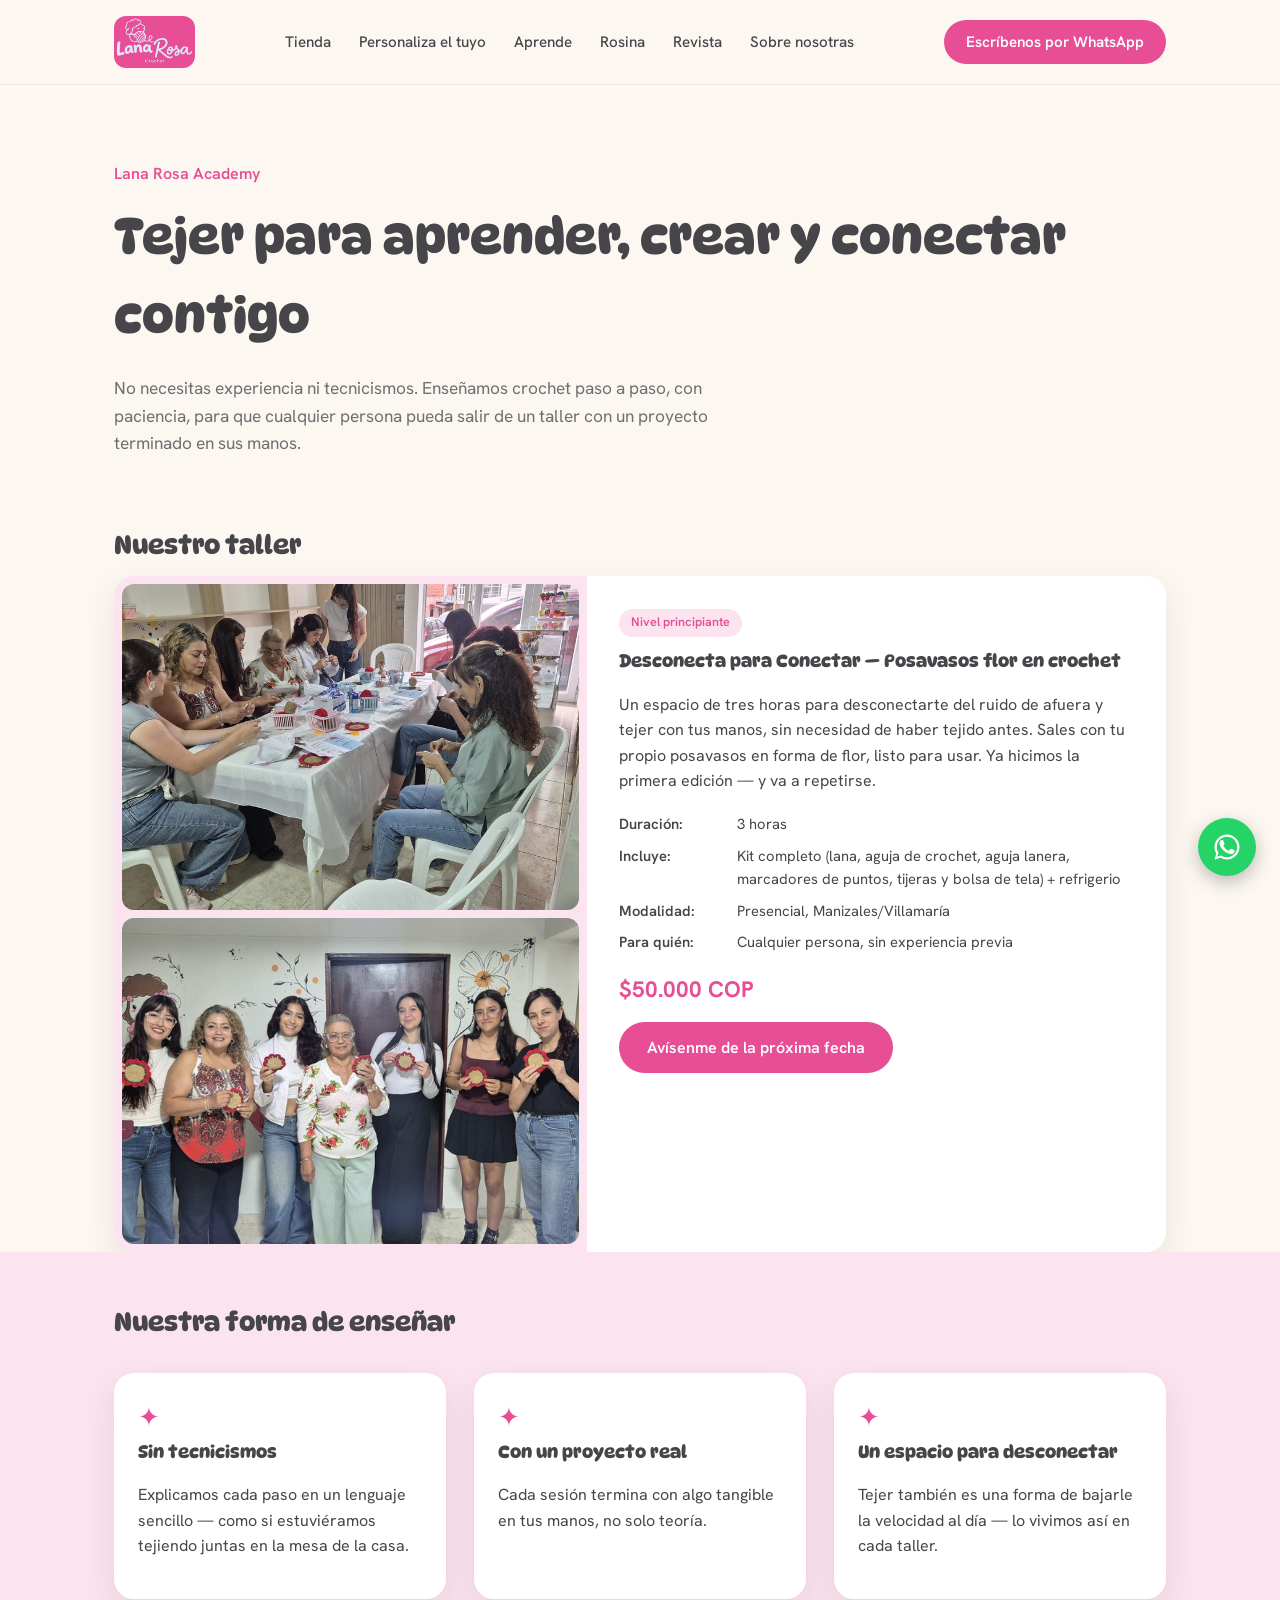
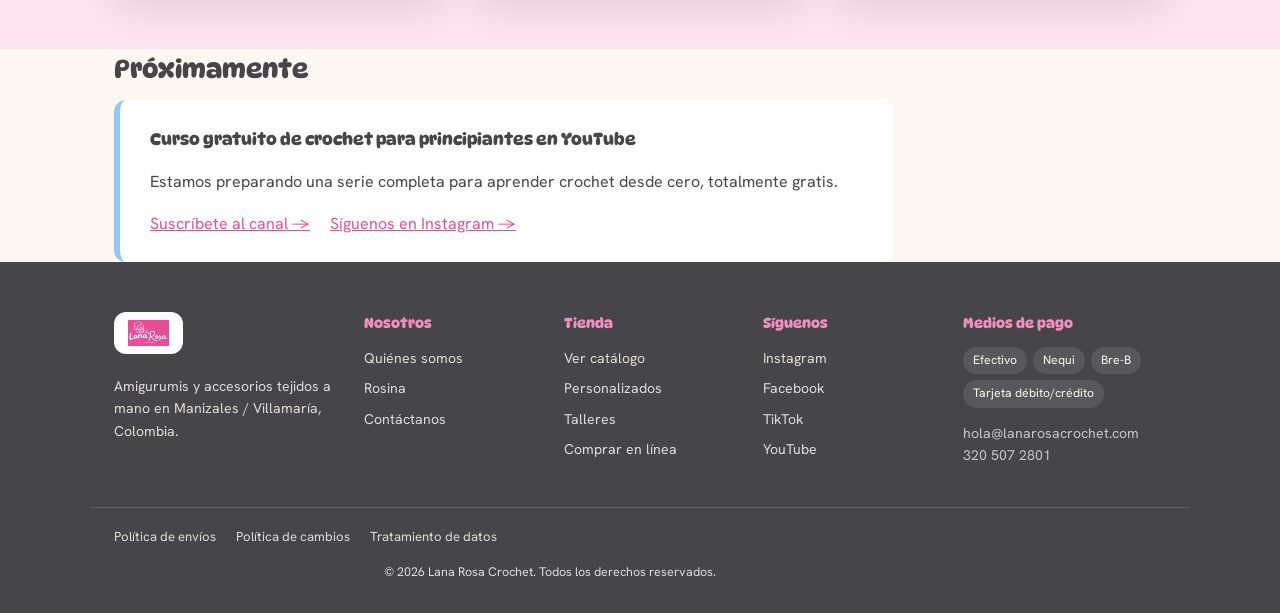
==== commit aacf9cf1: "Add files via upload" ====
--- a/aprende.html
+++ b/aprende.html
@@ -68,7 +68,7 @@
 .nav-principal a:hover { color: var(--rosa-principal); }
 .boton-whatsapp { background: var(--rosa-principal); color: var(--blanco) !important; padding: 10px 22px; border-radius: 999px; text-decoration: none; font-weight: 600; font-size: 0.95rem; white-space: nowrap; }
 @media (max-width: 900px) { .nav-principal { display: none; } }
-.hero { padding: 60px 0 50px; }
+.hero { padding-top: 60px; padding-bottom: 50px; }
 .hero .eslogan { color: var(--rosa-principal); font-weight: 600; margin-bottom: 10px; }
 .hero p.intro { max-width: 62ch; color: var(--tinta-suave); font-size: 1.08rem; }
 section { padding: 20px 0 60px; }
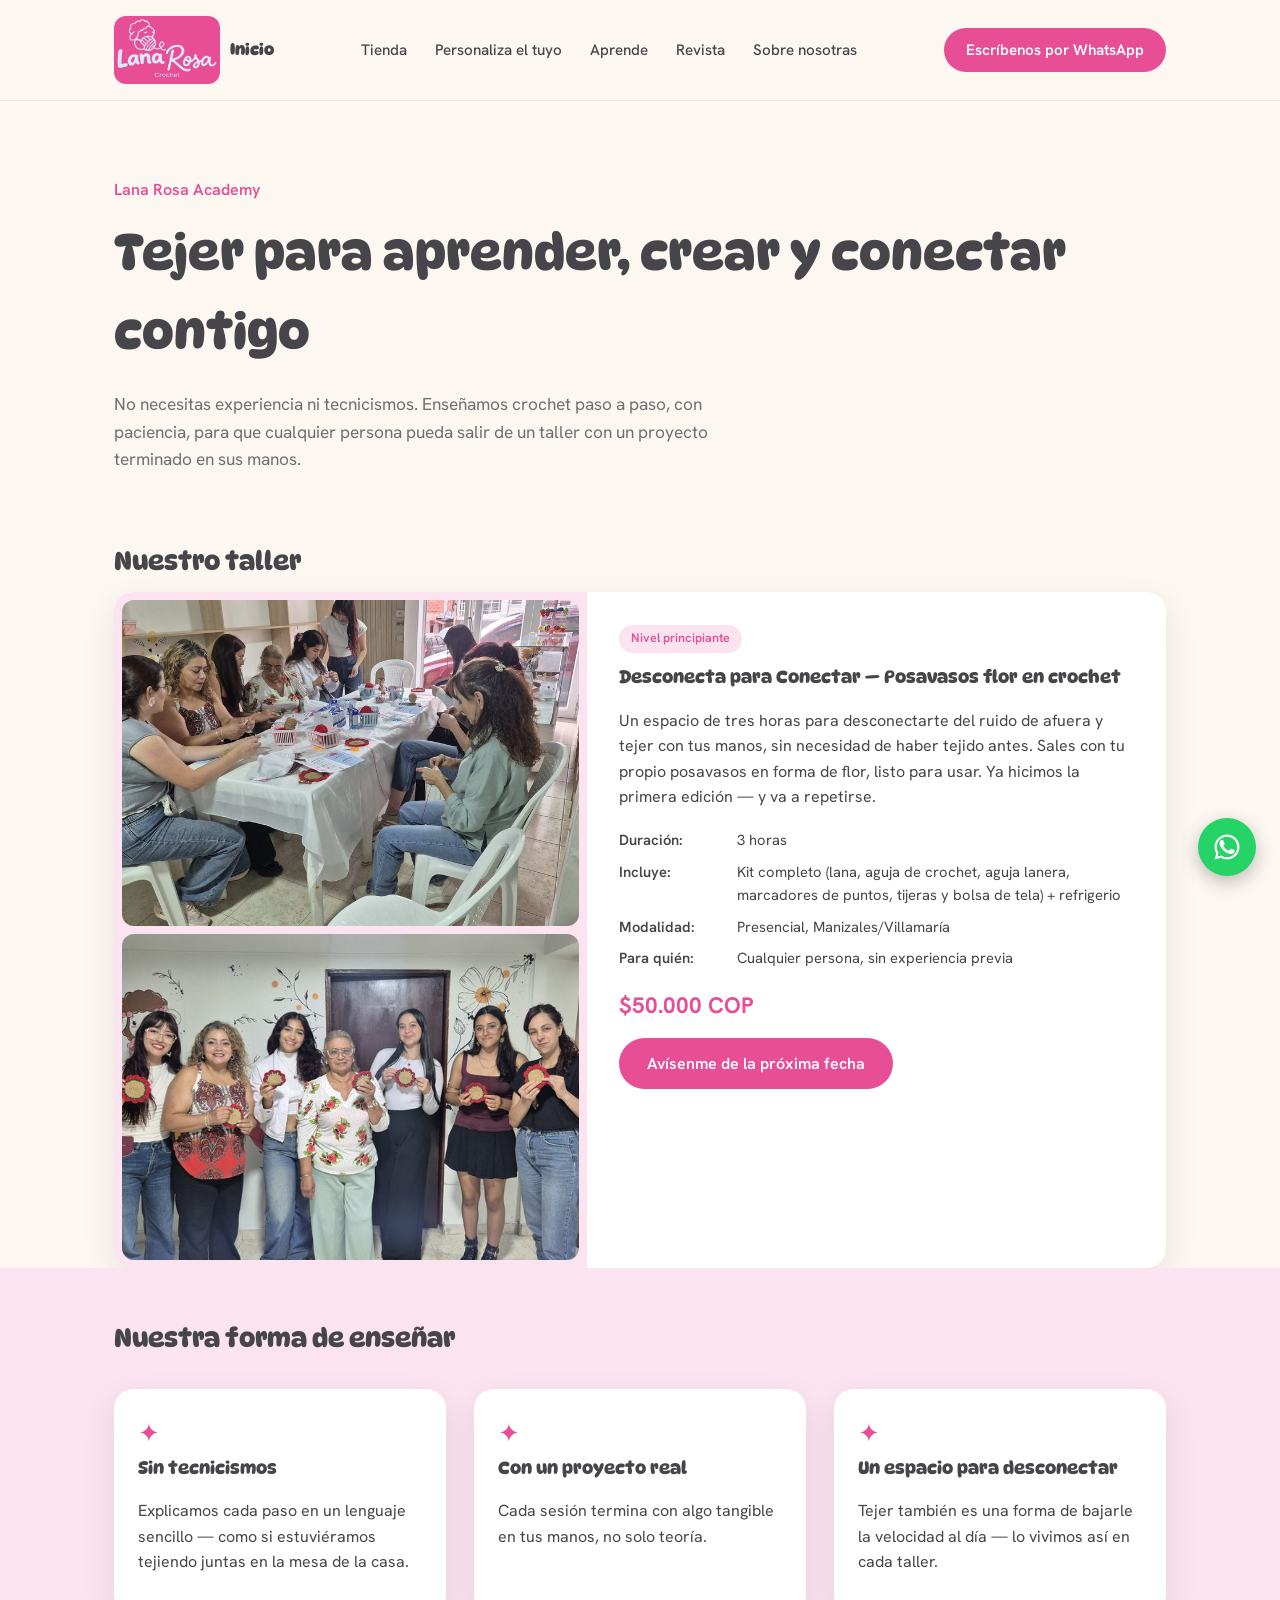
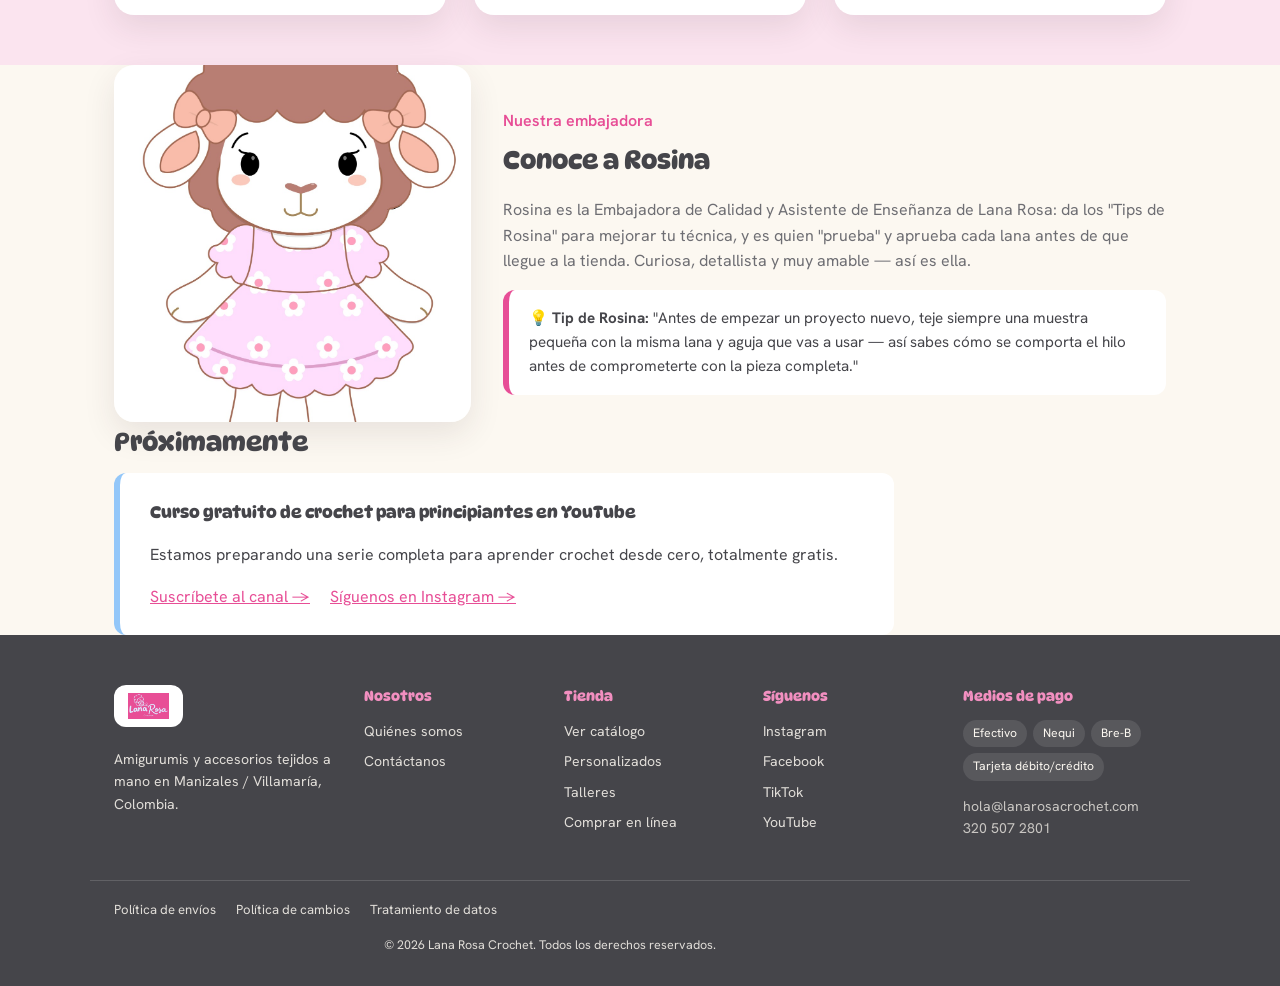
==== commit e7596795: "Add files via upload" ====
--- a/aprende.html
+++ b/aprende.html
@@ -62,7 +62,10 @@
 .encabezado { position: sticky; top: 0; z-index: 20; background: rgba(252, 248, 241, 0.94); backdrop-filter: blur(6px); border-bottom: 1px solid rgba(69,69,74,0.08); }
 .encabezado .barra { display: flex; align-items: center; justify-content: space-between; padding-top: 16px; padding-bottom: 16px; }
 .logo { font-family: var(--fuente-titulo); font-size: 1.4rem; color: var(--rosa-principal); text-decoration: none; font-weight: 600; }
-.logo-img { height: 52px; width: auto; display: block; border-radius: 12px; }
+.logo-img { height: 68px; width: auto; display: block; border-radius: 12px; }
+.logo { display: inline-flex; align-items: center; gap: 10px; }
+.texto-logo { font-weight: 700; color: var(--tinta); font-size: 1rem; }
+@media (max-width: 600px) { .logo-img { height: 48px; } .texto-logo { display: none; } }
 .nav-principal { display: flex; gap: 28px; list-style: none; margin: 0; padding: 0; }
 .nav-principal a { text-decoration: none; color: var(--tinta); font-weight: 500; font-size: 0.95rem; }
 .nav-principal a:hover { color: var(--rosa-principal); }
@@ -95,6 +98,7 @@
 }
 .boton-primario:hover { background: #B83E78; }
 .filosofia { display: grid; grid-template-columns: repeat(3, 1fr); gap: 28px; margin-top: 30px; }
+@media (max-width: 700px) { .rosina-resumen { grid-template-columns: 1fr !important; } }
 @media (max-width: 800px) { .filosofia { grid-template-columns: 1fr; } }
 .filosofia-item { background: var(--blanco); border-radius: var(--radio-suave); padding: 24px; box-shadow: var(--sombra-suave); }
 .filosofia-item .marca { color: var(--rosa-principal); font-family: var(--fuente-titulo); font-size: 1.6rem; }
@@ -163,13 +167,12 @@
 
 <header class="encabezado">
   <div class="contenedor barra">
-    <a href="index.html" class="logo"><img src="img/logo-lana-rosa.jpg" alt="Lana Rosa Crochet" class="logo-img"></a>
+    <a href="index.html" class="logo"><img src="img/logo-lana-rosa.jpg" alt="Lana Rosa Crochet" class="logo-img"><span class="texto-logo">Inicio</span></a>
     <nav aria-label="Navegación principal">
       <ul class="nav-principal">
         <li><a href="tienda.html">Tienda</a></li>
         <li><a href="personaliza.html">Personaliza el tuyo</a></li>
         <li><a href="aprende.html">Aprende</a></li>
-        <li><a href="rosina.html">Rosina</a></li>
         <li><a href="revista.html">Revista</a></li>
         <li><a href="sobre-nosotras.html">Sobre nosotras</a></li>
       </ul>
@@ -183,7 +186,6 @@
     <a href="tienda.html">Tienda</a>
     <a href="personaliza.html">Personaliza el tuyo</a>
     <a href="aprende.html">Aprende</a>
-    <a href="rosina.html">Rosina</a>
     <a href="revista.html">Revista</a>
     <a href="sobre-nosotras.html">Sobre nosotras</a>
     <a href="preguntas-frecuentes.html">Preguntas frecuentes</a>
@@ -242,6 +244,20 @@
     </div>
   </section>
 
+  <section class="contenedor" id="rosina">
+    <div class="rosina-resumen" style="display:grid; grid-template-columns:0.7fr 1.3fr; gap:32px; align-items:center;">
+      <div class="marco-foto" style="aspect-ratio:1; border-radius:var(--radio-suave); overflow:hidden; box-shadow:var(--sombra-suave);">
+        <img src="img/rosina.jpg" alt="Rosina, la ovejita embajadora de Lana Rosa Crochet" style="width:100%;height:100%;object-fit:cover;">
+      </div>
+      <div>
+        <p class="eslogan" style="color:var(--rosa-principal); font-weight:600; margin-bottom:6px;">Nuestra embajadora</p>
+        <h2 style="margin-bottom:10px;">Conoce a Rosina</h2>
+        <p style="color:var(--tinta-suave); margin-bottom:16px;">Rosina es la Embajadora de Calidad y Asistente de Enseñanza de Lana Rosa: da los "Tips de Rosina" para mejorar tu técnica, y es quien "prueba" y aprueba cada lana antes de que llegue a la tienda. Curiosa, detallista y muy amable — así es ella.</p>
+        <p class="tip-rosina" style="background:var(--blanco); border-left:6px solid var(--rosa-principal); border-radius:12px; padding:16px 20px; font-size:0.95rem; margin:0;">💡 <strong>Tip de Rosina:</strong> "Antes de empezar un proyecto nuevo, teje siempre una muestra pequeña con la misma lana y aguja que vas a usar — así sabes cómo se comporta el hilo antes de comprometerte con la pieza completa."</p>
+      </div>
+    </div>
+  </section>
+
   <section class="contenedor">
     <h2>Próximamente</h2>
     <div class="aviso-proximamente">
@@ -265,7 +281,6 @@
       <h3>Nosotros</h3>
       <ul>
         <li><a href="sobre-nosotras.html">Quiénes somos</a></li>
-        <li><a href="rosina.html">Rosina</a></li>
         <li><a href="https://wa.me/573205072801" target="_blank" rel="noopener">Contáctanos</a></li>
       </ul>
     </div>
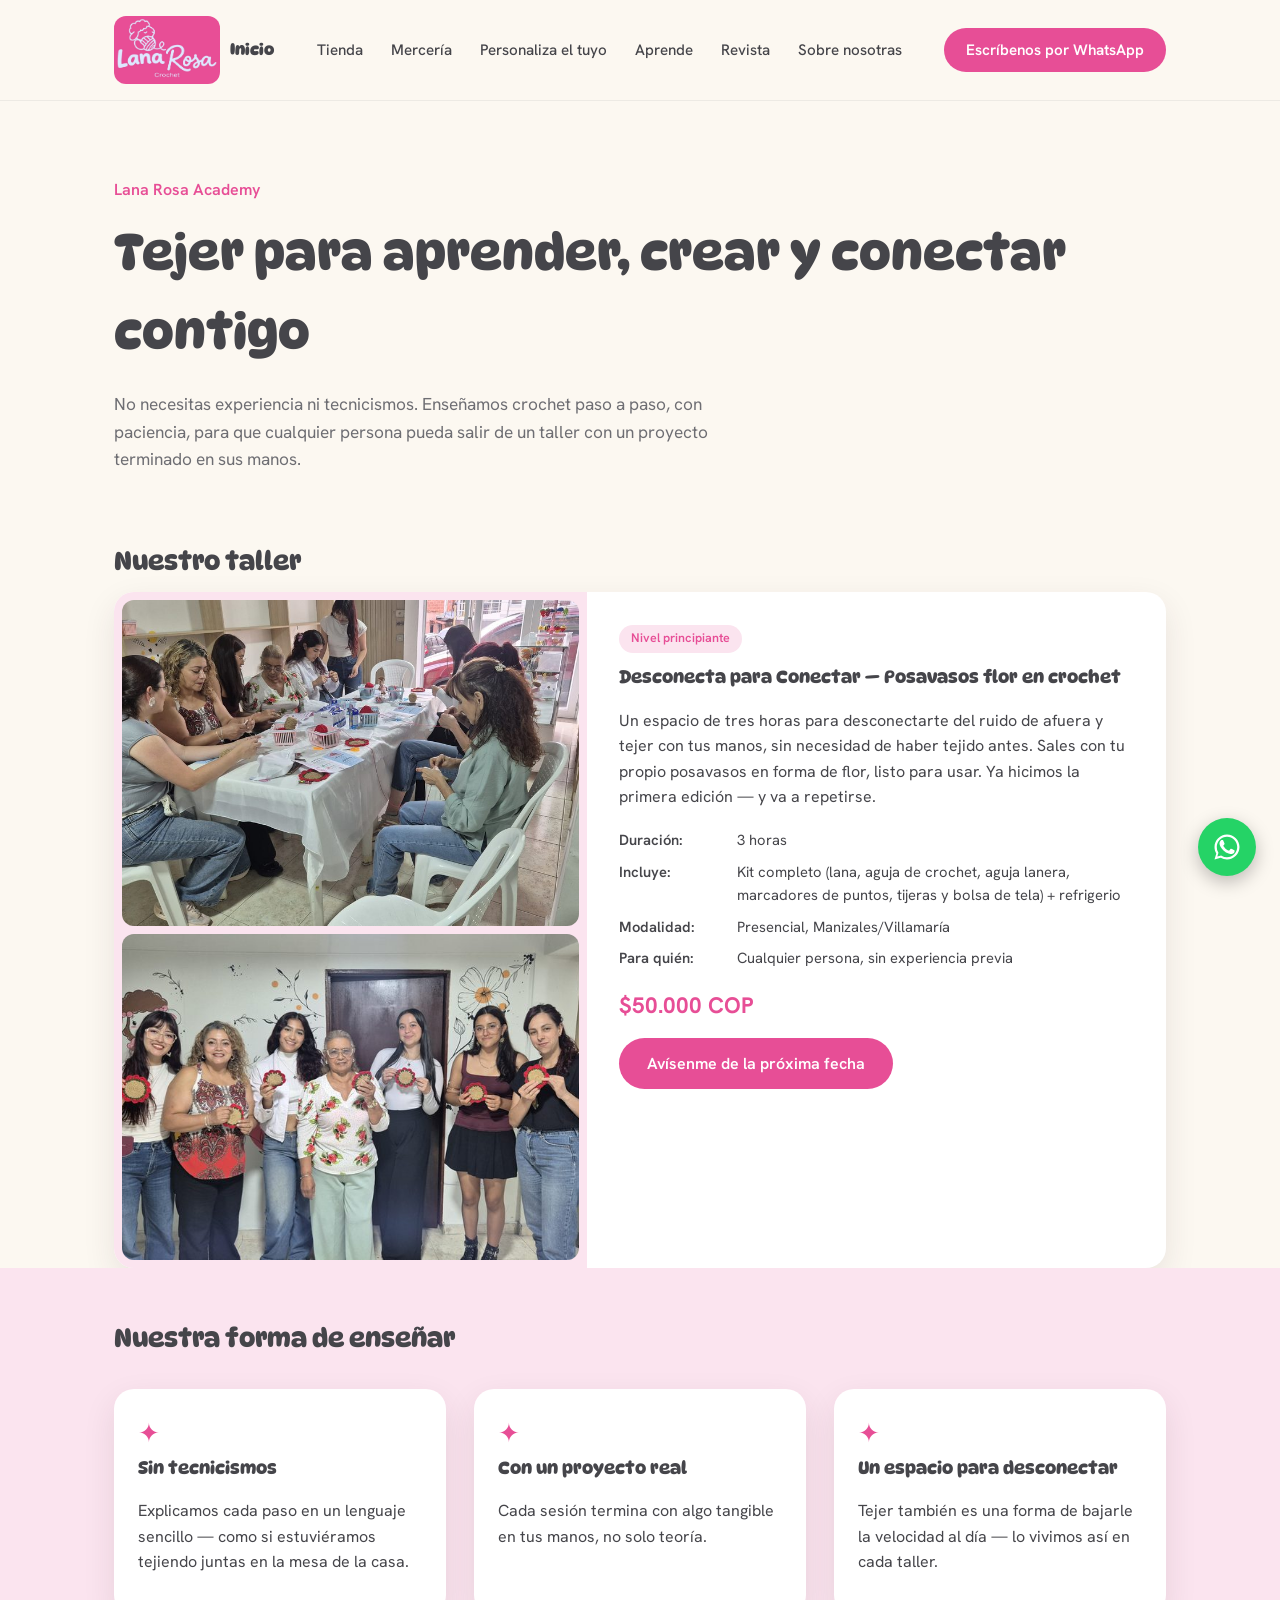
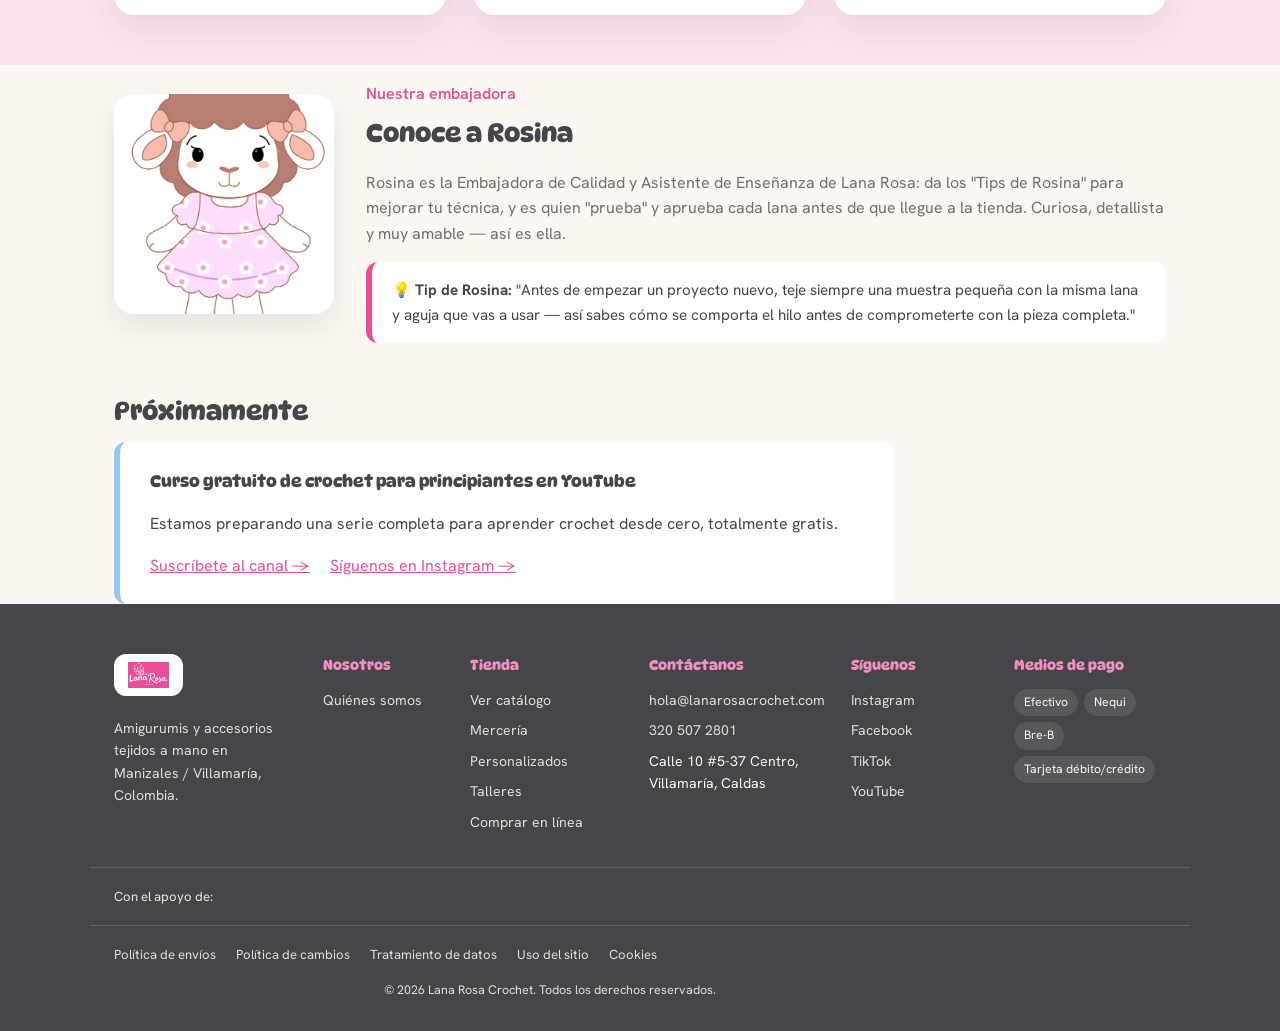
==== commit 6d8a31ae: "Add files via upload" ====
--- a/aprende.html
+++ b/aprende.html
@@ -98,7 +98,7 @@
 }
 .boton-primario:hover { background: #B83E78; }
 .filosofia { display: grid; grid-template-columns: repeat(3, 1fr); gap: 28px; margin-top: 30px; }
-@media (max-width: 700px) { .rosina-resumen { grid-template-columns: 1fr !important; } }
+@media (max-width: 700px) { .rosina-resumen { grid-template-columns: 1fr !important; } .rosina-resumen .marco-foto { width: 160px !important; margin: 0 auto; } }
 @media (max-width: 800px) { .filosofia { grid-template-columns: 1fr; } }
 .filosofia-item { background: var(--blanco); border-radius: var(--radio-suave); padding: 24px; box-shadow: var(--sombra-suave); }
 .filosofia-item .marca { color: var(--rosa-principal); font-family: var(--fuente-titulo); font-size: 1.6rem; }
@@ -109,7 +109,9 @@
 .pie { background: var(--tinta); color: var(--blanco-hueso); padding: 40px 0; text-align: center; font-size: 0.85rem; }
 .pie a { color: var(--rosa-medio); }
 .pie-rico { background: var(--tinta); color: var(--blanco-hueso); padding: 50px 0 24px; font-size: 0.88rem; }
-.pie-grid { display: grid; grid-template-columns: 1.3fr 1fr 1fr 1fr 1.2fr; gap: 30px; margin-bottom: 34px; }
+.pie-grid { display: grid; grid-template-columns: 1.2fr 0.8fr 1fr 1fr 0.9fr 1fr; gap: 26px; margin-bottom: 34px; }
+.pie-apoyo { display: flex; align-items: center; gap: 18px; flex-wrap: wrap; border-top: 1px solid rgba(255,255,255,0.15); padding-top: 18px; margin-bottom: 18px; font-size: 0.82rem; opacity: 0.9; }
+.pie-apoyo img { height: 40px; width: auto; background: #fff; border-radius: 8px; padding: 4px 8px; }
 @media (max-width: 900px) { .pie-grid { grid-template-columns: 1fr 1fr; } }
 .pie-logo-wrap { background: #fff; display: inline-block; padding: 8px 14px; border-radius: 12px; margin-bottom: 14px; }
 .pie-logo-wrap img { height: 26px; display: block; }
@@ -171,6 +173,7 @@
     <nav aria-label="Navegación principal">
       <ul class="nav-principal">
         <li><a href="tienda.html">Tienda</a></li>
+        <li><a href="merceria.html">Mercería</a></li>
         <li><a href="personaliza.html">Personaliza el tuyo</a></li>
         <li><a href="aprende.html">Aprende</a></li>
         <li><a href="revista.html">Revista</a></li>
@@ -184,6 +187,7 @@
   <nav class="nav-movil-panel" id="nav-movil-panel" aria-label="Navegación móvil">
     <a href="index.html">Inicio</a>
     <a href="tienda.html">Tienda</a>
+    <a href="merceria.html">Mercería</a>
     <a href="personaliza.html">Personaliza el tuyo</a>
     <a href="aprende.html">Aprende</a>
     <a href="revista.html">Revista</a>
@@ -244,9 +248,9 @@
     </div>
   </section>
 
-  <section class="contenedor" id="rosina">
-    <div class="rosina-resumen" style="display:grid; grid-template-columns:0.7fr 1.3fr; gap:32px; align-items:center;">
-      <div class="marco-foto" style="aspect-ratio:1; border-radius:var(--radio-suave); overflow:hidden; box-shadow:var(--sombra-suave);">
+  <section class="contenedor" id="rosina" style="padding-bottom:20px;">
+    <div class="rosina-resumen" style="display:grid; grid-template-columns:220px 1fr; gap:32px; align-items:center;">
+      <div class="marco-foto" style="width:220px; aspect-ratio:1; border-radius:var(--radio-suave); overflow:hidden; box-shadow:var(--sombra-suave);">
         <img src="img/rosina.jpg" alt="Rosina, la ovejita embajadora de Lana Rosa Crochet" style="width:100%;height:100%;object-fit:cover;">
       </div>
       <div>
@@ -258,7 +262,7 @@
     </div>
   </section>
 
-  <section class="contenedor">
+  <section class="contenedor" style="padding-top:28px;">
     <h2>Próximamente</h2>
     <div class="aviso-proximamente">
       <h3 style="font-size:1.05rem;">Curso gratuito de crochet para principiantes en YouTube</h3>
@@ -281,16 +285,24 @@
       <h3>Nosotros</h3>
       <ul>
         <li><a href="sobre-nosotras.html">Quiénes somos</a></li>
-        <li><a href="https://wa.me/573205072801" target="_blank" rel="noopener">Contáctanos</a></li>
       </ul>
     </div>
     <div>
       <h3>Tienda</h3>
       <ul>
         <li><a href="tienda.html">Ver catálogo</a></li>
+        <li><a href="merceria.html">Mercería</a></li>
         <li><a href="personaliza.html">Personalizados</a></li>
         <li><a href="aprende.html">Talleres</a></li>
         <li><a href="https://lana-rosa-crochet.cercia.co/" target="_blank" rel="noopener">Comprar en línea</a></li>
+      </ul>
+    </div>
+    <div>
+      <h3>Contáctanos</h3>
+      <ul>
+        <li><a href="mailto:hola@lanarosacrochet.com">hola@lanarosacrochet.com</a></li>
+        <li><a href="https://wa.me/573205072801" target="_blank" rel="noopener">320 507 2801</a></li>
+        <li>Calle 10 #5-37 Centro, Villamaría, Caldas</li>
       </ul>
     </div>
     <div>
@@ -307,16 +319,19 @@
       <div class="pie-pagos">
         <span>Efectivo</span><span>Nequi</span><span>Bre-B</span><span>Tarjeta débito/crédito</span>
       </div>
-      <p>
-        <a href="mailto:hola@lanarosacrochet.com">hola@lanarosacrochet.com</a><br>
-        <a href="https://wa.me/573205072801" target="_blank" rel="noopener">320 507 2801</a>
-      </p>
-    </div>
+    </div>
+  </div>
+  <div class="contenedor pie-apoyo">
+    <span>Con el apoyo de:</span>
+    <img src="img/logo-sena.png" alt="SENA" onerror="this.style.display='none'">
+    <img src="img/logo-fondo-emprender.png" alt="Fondo Emprender SENA" onerror="this.style.display='none'">
   </div>
   <div class="contenedor pie-legal">
     <a href="politicas.html#envios">Política de envíos</a>
     <a href="politicas.html#cambios">Política de cambios</a>
     <a href="politicas.html#datos">Tratamiento de datos</a>
+    <a href="politicas.html#uso">Uso del sitio</a>
+    <a href="politicas.html#cookies">Cookies</a>
   </div>
   <p class="derechos contenedor">© 2026 Lana Rosa Crochet. Todos los derechos reservados.</p>
 </footer>
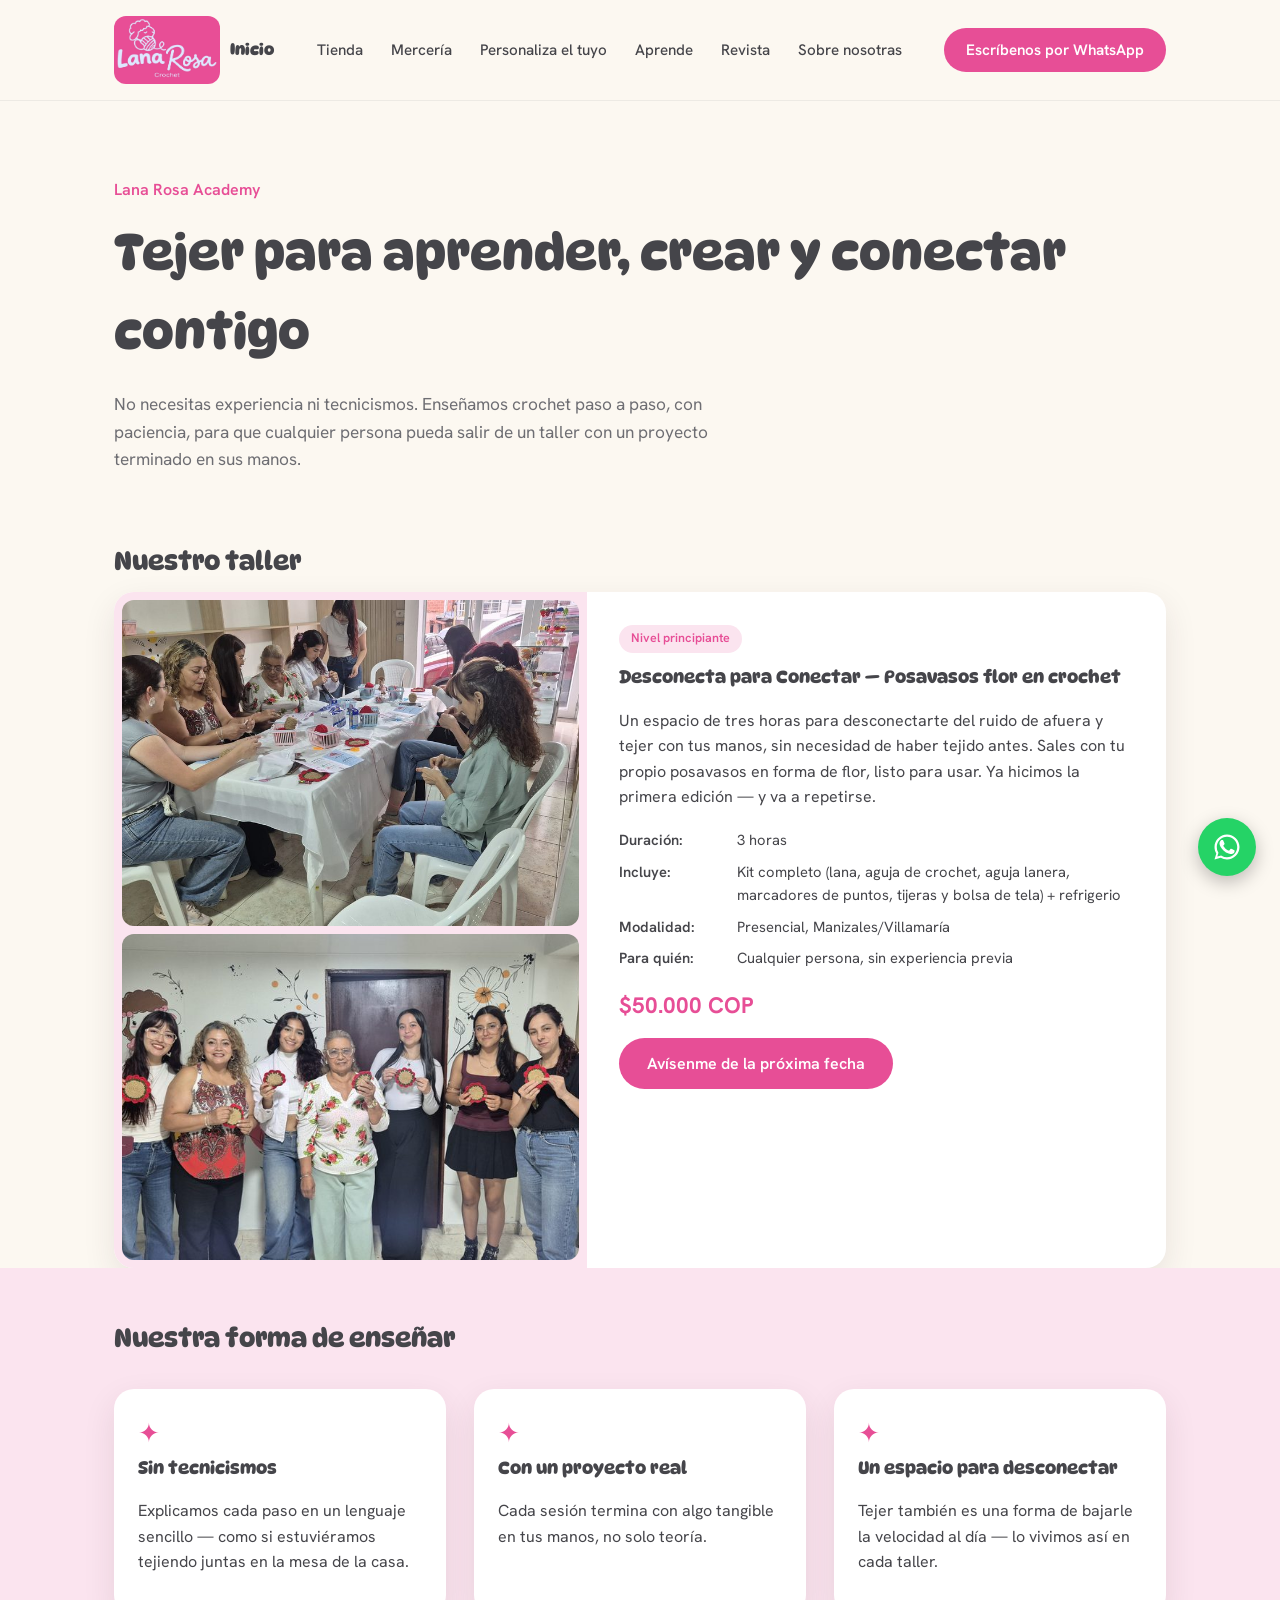
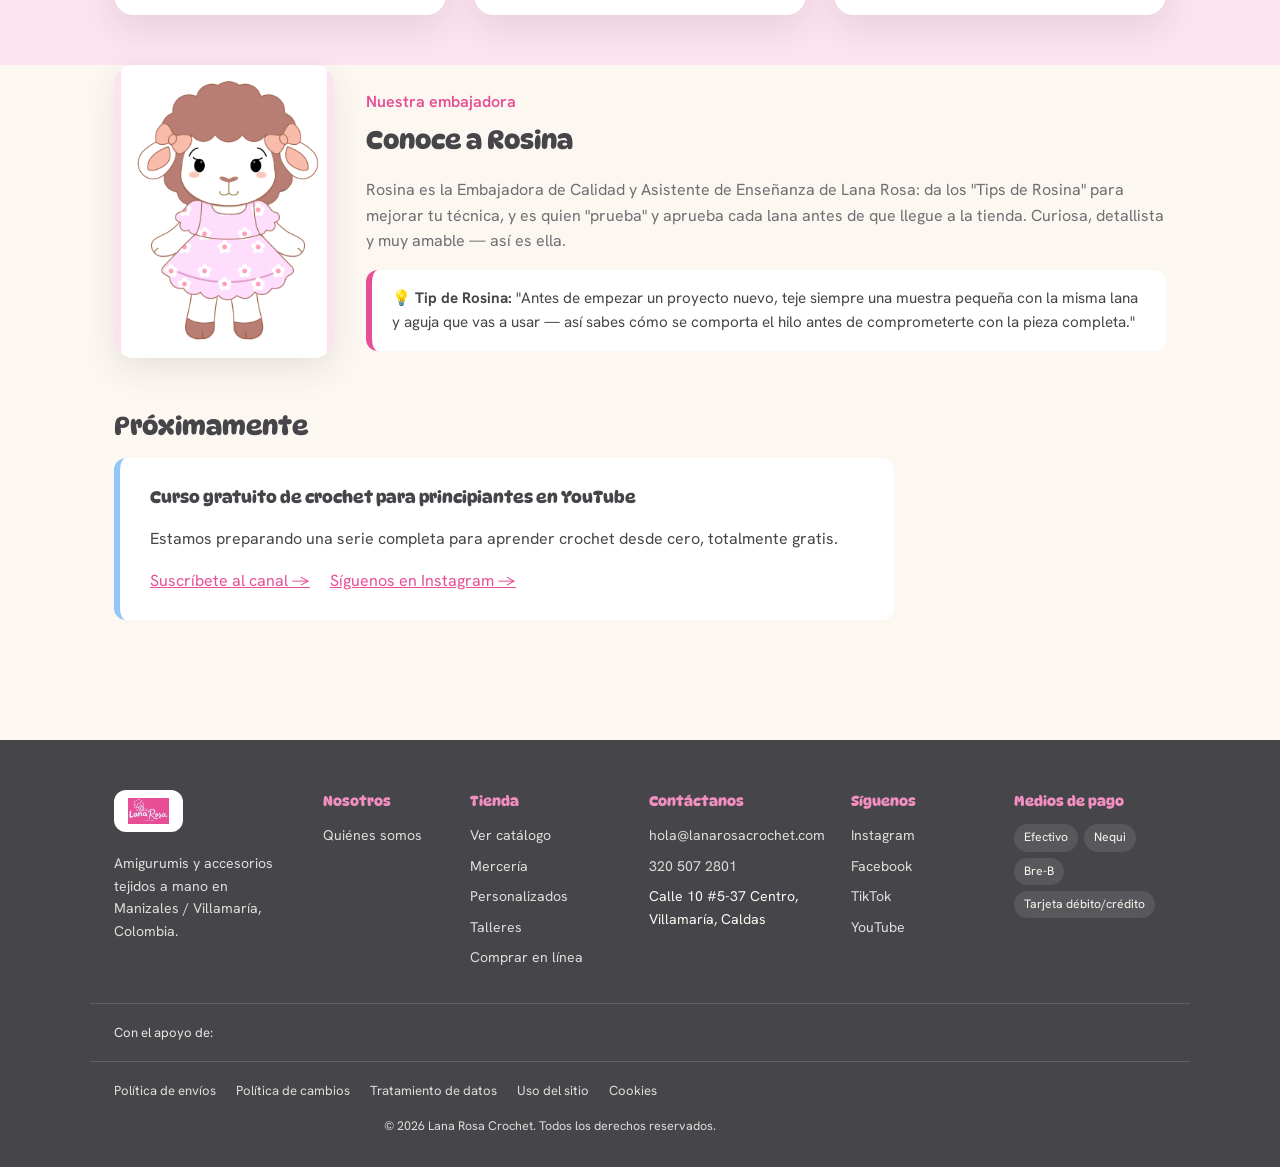
==== commit 86b0b85a: "Add files via upload" ====
--- a/aprende.html
+++ b/aprende.html
@@ -58,6 +58,7 @@
 h2 { font-size: 1.6rem; }
 h3 { font-size: 1.1rem; }
 .contenedor { max-width: 1100px; margin: 0 auto; padding: 0 24px; }
+main { padding-bottom: 60px; }
 a { color: var(--rosa-principal); }
 .encabezado { position: sticky; top: 0; z-index: 20; background: rgba(252, 248, 241, 0.94); backdrop-filter: blur(6px); border-bottom: 1px solid rgba(69,69,74,0.08); }
 .encabezado .barra { display: flex; align-items: center; justify-content: space-between; padding-top: 16px; padding-bottom: 16px; }
@@ -250,8 +251,8 @@
 
   <section class="contenedor" id="rosina" style="padding-bottom:20px;">
     <div class="rosina-resumen" style="display:grid; grid-template-columns:220px 1fr; gap:32px; align-items:center;">
-      <div class="marco-foto" style="width:220px; aspect-ratio:1; border-radius:var(--radio-suave); overflow:hidden; box-shadow:var(--sombra-suave);">
-        <img src="img/rosina.jpg" alt="Rosina, la ovejita embajadora de Lana Rosa Crochet" style="width:100%;height:100%;object-fit:cover;">
+      <div class="marco-foto" style="width:220px; aspect-ratio:0.75; border-radius:var(--radio-suave); overflow:hidden; box-shadow:var(--sombra-suave); background:var(--rosa-suave);">
+        <img src="img/rosina.jpg" alt="Rosina, la ovejita embajadora de Lana Rosa Crochet" style="width:100%;height:100%;object-fit:contain;">
       </div>
       <div>
         <p class="eslogan" style="color:var(--rosa-principal); font-weight:600; margin-bottom:6px;">Nuestra embajadora</p>
@@ -262,7 +263,7 @@
     </div>
   </section>
 
-  <section class="contenedor" style="padding-top:28px;">
+  <section class="contenedor" style="padding-top:28px; padding-bottom:60px;">
     <h2>Próximamente</h2>
     <div class="aviso-proximamente">
       <h3 style="font-size:1.05rem;">Curso gratuito de crochet para principiantes en YouTube</h3>
